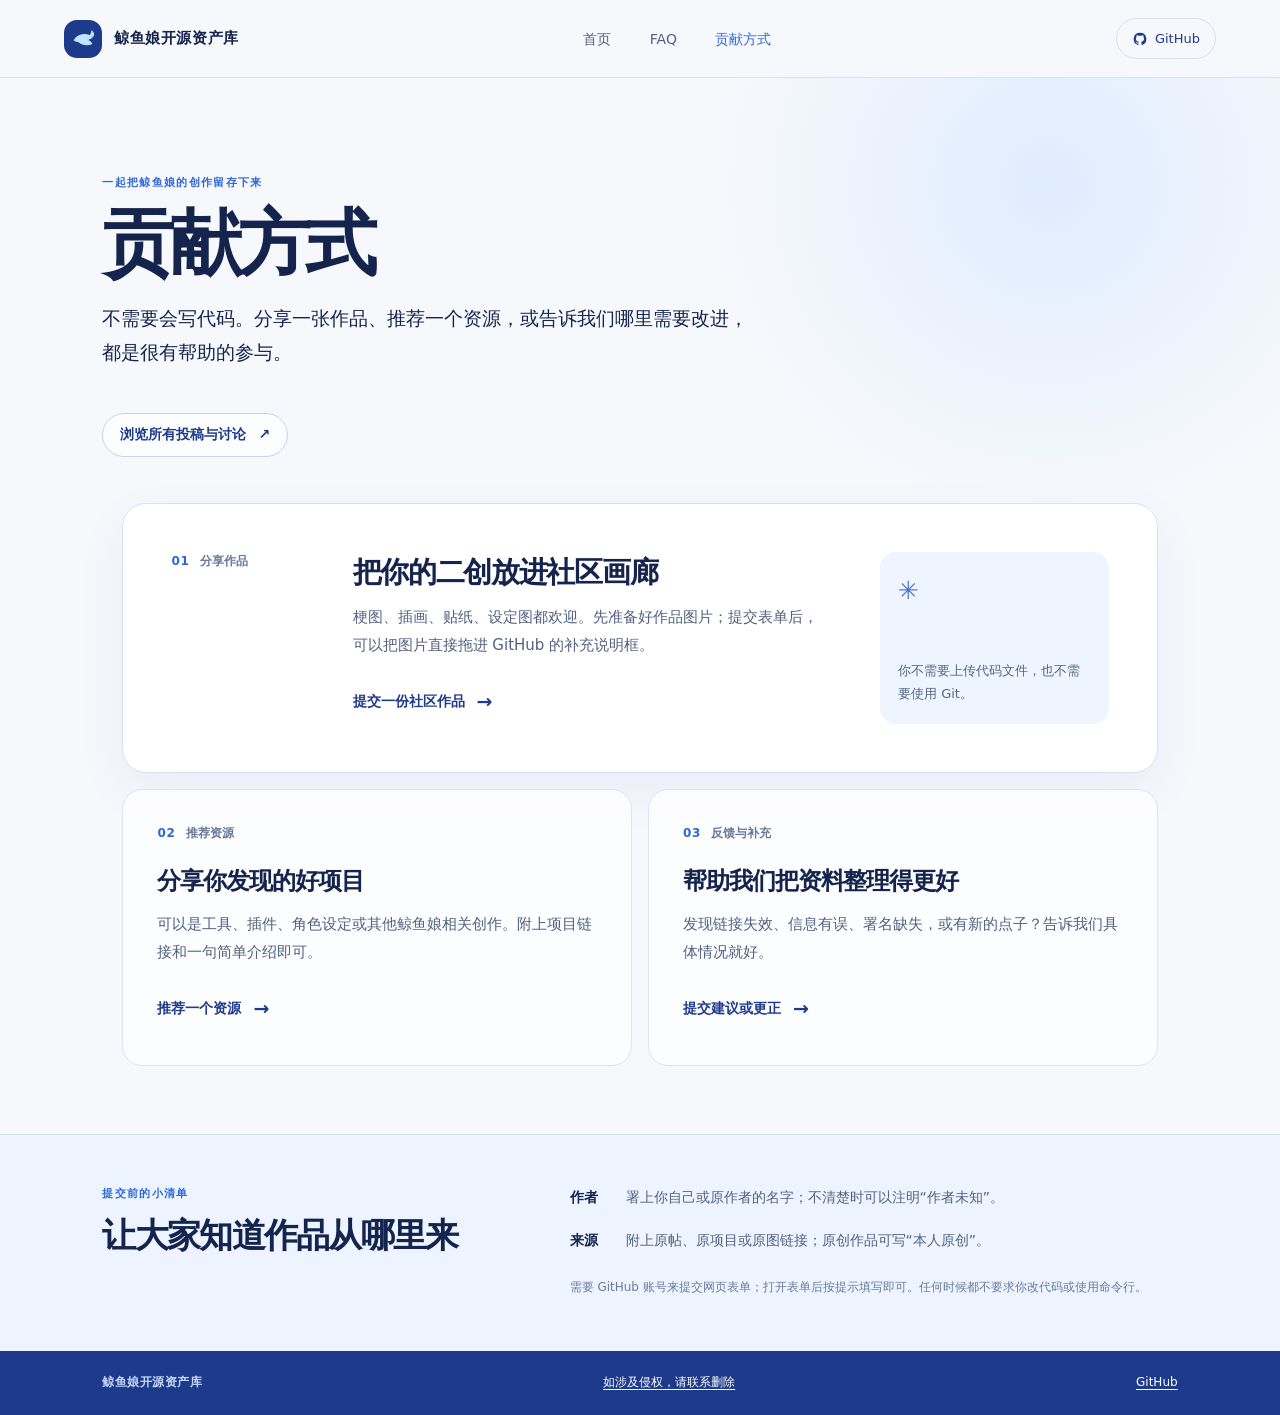
==== site/contribute.html @ 3a3dd8d7 "Simplify rights notices and add takedown contact" ====
<!doctype html>
<html lang="zh-CN">
  <head>
    <meta charset="UTF-8" />
    <meta name="viewport" content="width=device-width, initial-scale=1.0" />
    <meta name="description" content="不需要会写代码，也可以为鲸鱼娘社区贡献作品、资源和建议。" />
    <title>贡献方式 · 鲸鱼娘开源资产库</title>
    <link rel="icon" href="data:image/svg+xml,%3Csvg xmlns='http://www.w3.org/2000/svg' viewBox='0 0 64 64'%3E%3Crect width='64' height='64' rx='18' fill='%231e3a8a'/%3E%3Cpath d='M13 35c7-14 29-18 39-6-4 1-7 3-9 6 5 1 8 4 10 8-10 4-23 2-30-5-3 0-6-1-10-3Z' fill='%23bfe5ff'/%3E%3Cpath d='M47 25c3-3 6-7 5-11 5 3 5 9 2 13' fill='none' stroke='%23bfe5ff' stroke-width='3' stroke-linecap='round'/%3E%3C/svg%3E" />
    <link rel="stylesheet" href="./styles.css?v=takedown-copy-1" />
  </head>
  <body class="subpage">
    <div class="site-shell">
      <header class="topbar">
        <a class="brand" href="./index.html#top" aria-label="回到首页"><span class="brand-mark" aria-hidden="true"><svg viewBox="0 0 64 64" role="img"><path d="M12 35c7-14 29-18 40-6-5 1-8 3-10 6 5 1 8 4 10 8-10 4-23 2-30-5-3 0-6-1-10-3Z" /><path d="M47 25c3-3 6-7 5-11 5 3 5 9 2 13" /></svg></span><span><strong>鲸鱼娘开源资产库</strong></span></a>
        <nav class="nav" aria-label="主导航"><div class="nav-home"><a href="./index.html#top">首页</a><div class="nav-home-menu" role="menu"><a href="./index.html#prompts" role="menuitem">提示词与参考图</a><a href="./index.html#purpose" role="menuitem">项目宗旨</a><a href="./index.html#links" role="menuitem">友情链接</a><a href="./index.html#gallery" role="menuitem">二创大全</a></div></div><a href="./project.html">FAQ</a><a class="active" href="./contribute.html">贡献方式</a></nav>
        <a class="nav-cta" href="https://github.com/TreapGoGo/deepseek-whale-girl" target="_blank" rel="noreferrer"><svg viewBox="0 0 24 24" aria-hidden="true"><path d="M12 2.5a9.5 9.5 0 0 0-3 18.51c.48.09.66-.21.66-.46v-1.68c-2.69.59-3.26-1.14-3.26-1.14-.44-1.12-1.08-1.42-1.08-1.42-.88-.6.07-.59.07-.59.97.07 1.49.99 1.49.99.86 1.48 2.25 1.05 2.8.8.09-.62.34-1.05.61-1.29-2.15-.24-4.42-1.08-4.42-4.8 0-1.06.38-1.92 1-2.59-.1-.24-.43-1.23.1-2.56 0 0 .81-.26 2.62.99a9.2 9.2 0 0 1 4.77 0c1.81-1.25 2.62-.99 2.62-.99.53 1.33.2 2.32.1 2.56.62.67 1 1.53 1 2.59 0 3.73-2.27 4.56-4.43 4.8.35.3.66.87.66 1.75v2.59c0 .25.17.55.67.46A9.5 9.5 0 0 0 12 2.5Z" /></svg>GitHub</a>
      </header>
      <main class="page-main contribute-main">
        <section class="page-heading contribute-heading"><p class="section-label">一起把鲸鱼娘的创作留存下来</p><h1>贡献方式</h1><p>不需要会写代码。分享一张作品、推荐一个资源，或告诉我们哪里需要改进，都是很有帮助的参与。</p><a class="contribute-primary" href="https://github.com/TreapGoGo/deepseek-whale-girl/issues" target="_blank" rel="noreferrer">浏览所有投稿与讨论 <span aria-hidden="true">↗</span></a></section>
        <section class="contribution-paths" aria-label="选择贡献方式">
          <article class="contribution-feature">
            <div class="contribution-number">01 <span>分享作品</span></div>
            <div class="contribution-content"><h2>把你的二创放进社区画廊</h2><p>梗图、插画、贴纸、设定图都欢迎。先准备好作品图片；提交表单后，可以把图片直接拖进 GitHub 的补充说明框。</p><a class="contribution-link" href="https://github.com/TreapGoGo/deepseek-whale-girl/issues/new?template=community-artwork.yml" target="_blank" rel="noreferrer">提交一份社区作品 <span aria-hidden="true">→</span></a></div>
            <div class="contribution-aside"><span class="contribution-icon" aria-hidden="true">✳</span><p>你不需要上传代码文件，也不需要使用 Git。</p></div>
          </article>
          <div class="contribution-secondary">
            <article class="contribution-card"><div class="contribution-number">02 <span>推荐资源</span></div><h2>分享你发现的好项目</h2><p>可以是工具、插件、角色设定或其他鲸鱼娘相关创作。附上项目链接和一句简单介绍即可。</p><a class="contribution-link" href="https://github.com/TreapGoGo/deepseek-whale-girl/issues/new?template=resource-recommendation.yml" target="_blank" rel="noreferrer">推荐一个资源 <span aria-hidden="true">→</span></a></article>
            <article class="contribution-card"><div class="contribution-number">03 <span>反馈与补充</span></div><h2>帮助我们把资料整理得更好</h2><p>发现链接失效、信息有误、署名缺失，或有新的点子？告诉我们具体情况就好。</p><a class="contribution-link" href="https://github.com/TreapGoGo/deepseek-whale-girl/issues/new?template=feedback.yml" target="_blank" rel="noreferrer">提交建议或更正 <span aria-hidden="true">→</span></a></article>
          </div>
        </section>
        <section class="contribution-checklist" aria-labelledby="contribution-checklist-title"><div><p class="section-label">提交前的小清单</p><h2 id="contribution-checklist-title">让大家知道作品从哪里来</h2></div><ul><li><span>作者</span>署上你自己或原作者的名字；不清楚时可以注明“作者未知”。</li><li><span>来源</span>附上原帖、原项目或原图链接；原创作品可写“本人原创”。</li></ul><p class="contribution-note">需要 GitHub 账号来提交网页表单；打开表单后按提示填写即可。任何时候都不要求你改代码或使用命令行。</p></section>
      </main>
      <footer class="footer"><span>鲸鱼娘开源资产库</span><a href="https://github.com/TreapGoGo/deepseek-whale-girl/issues/new?template=feedback.yml" target="_blank" rel="noreferrer">如涉及侵权，请联系删除</a><a href="https://github.com/TreapGoGo/deepseek-whale-girl" target="_blank" rel="noreferrer">GitHub</a></footer>
    </div>
  </body>
</html>
---- site/styles.css ----
:root {
  --font-sans: quote-cjk-patch, Inter, system-ui, -apple-system, BlinkMacSystemFont, "Segoe UI", Roboto, Oxygen, Ubuntu, Cantarell, "Open Sans", "Helvetica Neue", sans-serif;
  --ink: #15244c;
  --ink-soft: #52617e;
  --blue: #2f67d8;
  --blue-deep: #1e3a8a;
  --blue-pale: #dbeafe;
  --paper: #f6f8fc;
  --white: #ffffff;
  --line: #d8e0ef;
  --warm: #e8ac6c;
  --shadow: 0 24px 60px rgba(30, 58, 138, 0.12);
  --radius-lg: 28px;
  --radius-md: 18px;
}

* { box-sizing: border-box; }
html { scroll-behavior: smooth; }
body { margin: 0; background: var(--paper); color: var(--ink); font-family: var(--font-sans); font-size: 16px; line-height: 1.65; }
a { color: inherit; text-decoration: none; }
button { font: inherit; }
img { display: block; max-width: 100%; }

.site-shell { max-width: 1440px; margin: 0 auto; overflow: hidden; background: var(--paper); }
.topbar { min-height: 76px; padding: 18px clamp(22px, 5vw, 76px); display: flex; align-items: center; justify-content: space-between; gap: 28px; border-bottom: 1px solid rgba(216, 224, 239, .9); background: rgba(246, 248, 252, .92); position: sticky; top: 0; z-index: 10; backdrop-filter: blur(16px); }
.brand { display: flex; align-items: center; gap: 12px; min-width: max-content; }
.brand-mark { display: grid; width: 38px; height: 38px; place-items: center; border-radius: 13px; background: var(--blue-deep); }
.brand-mark svg { width: 28px; height: 28px; fill: #bfe5ff; stroke: #bfe5ff; stroke-width: 2.5; stroke-linecap: round; stroke-linejoin: round; }
.brand strong { display: block; font-family: var(--font-sans); font-size: 18px; font-weight: 750; letter-spacing: .1em; line-height: 1.15; }
.brand small { display: block; margin-top: 2px; color: var(--ink-soft); font-size: 9px; letter-spacing: .14em; line-height: 1; }
.nav { display: flex; gap: clamp(18px, 3vw, 42px); color: var(--ink-soft); font-size: 14px; }
.nav a, .text-link, .download-link { transition: color .2s ease, transform .2s ease; }
.nav a:hover, .text-link:hover, .download-link:hover { color: var(--blue); }
.nav-cta { padding: 9px 15px; border: 1px solid var(--line); border-radius: 999px; color: var(--blue-deep); font-size: 13px; transition: background .2s ease, border-color .2s ease; }
.nav-cta:hover { border-color: var(--blue); background: var(--white); }

.hero { min-height: 650px; padding: clamp(66px, 9vw, 124px) clamp(22px, 8vw, 124px) 96px; display: grid; grid-template-columns: minmax(360px, .85fr) minmax(500px, 1.15fr); align-items: center; gap: clamp(35px, 8vw, 126px); background: radial-gradient(circle at 78% 36%, rgba(219, 234, 254, .7), transparent 31%), var(--paper); }
.eyebrow { margin: 0 0 18px; color: var(--blue); font-size: 11px; font-weight: 700; letter-spacing: .19em; line-height: 1.2; }
.eyebrow-dot { display: inline-block; width: 7px; height: 7px; margin-right: 7px; border-radius: 50%; background: var(--warm); vertical-align: 1px; }
.eyebrow-line { display: inline-block; width: 48px; height: 1px; margin-left: 12px; background: var(--blue); vertical-align: 3px; opacity: .6; }
h1, h2, h3, p { margin-top: 0; }
h1, h2 { font-family: var(--font-sans); font-weight: 750; letter-spacing: -.045em; }
h1 { max-width: 570px; margin-bottom: 24px; font-size: clamp(47px, 6.1vw, 84px); line-height: 1.12; }
h1 em, h2 em { color: var(--blue); font-style: normal; }
.hero-intro { max-width: 470px; margin-bottom: 32px; color: var(--ink-soft); font-size: 17px; }
.hero-actions { display: flex; align-items: center; gap: 25px; flex-wrap: wrap; }
.button { display: inline-flex; align-items: center; gap: 15px; padding: 13px 19px; border-radius: 999px; font-size: 14px; font-weight: 700; }
.button-primary { color: var(--white); background: var(--blue-deep); box-shadow: 0 12px 26px rgba(30, 58, 138, .18); transition: transform .2s ease, box-shadow .2s ease; }
.button-primary:hover { transform: translateY(-2px); box-shadow: 0 16px 30px rgba(30, 58, 138, .25); }
.text-link { color: var(--blue-deep); font-size: 14px; font-weight: 700; }
.text-link span { margin-left: 7px; color: var(--blue); }
.hero-note { display: flex; gap: 9px; align-items: center; margin-top: 82px; color: var(--ink-soft); font-size: 12px; }
.note-icon { color: var(--warm); }

.hero-art { min-height: 500px; position: relative; isolation: isolate; }
.art-backdrop { position: absolute; inset: 10% 6% 6% 11%; z-index: -1; border-radius: 44% 56% 47% 53% / 42% 46% 54% 58%; background: #e4effc; transform: rotate(-8deg); }
.hero-image { position: absolute; overflow: hidden; border: 8px solid rgba(255, 255, 255, .92); background: white; box-shadow: var(--shadow); }
.hero-image img { width: 100%; height: 100%; object-fit: cover; object-position: center; }
.hero-image-mature { width: 58%; height: 66%; right: 1%; top: 8%; transform: rotate(7deg); border-radius: 18px 36px 18px 24px; }
.hero-image-chibi { width: 61%; height: 70%; left: 4%; bottom: 2%; transform: rotate(-5deg); border-radius: 36px 18px 24px 18px; }
.art-stamp { position: absolute; right: 5%; bottom: 1%; display: grid; width: 102px; height: 102px; place-content: center; transform: rotate(-10deg); border: 1px solid rgba(47, 103, 216, .6); border-radius: 50%; color: var(--blue-deep); background: rgba(255, 255, 255, .75); text-align: center; }
.art-stamp span, .art-stamp small { display: block; font-size: 9px; letter-spacing: .12em; }
.art-stamp strong { display: block; font-family: var(--font-sans); font-size: 27px; line-height: 1; }
.art-stamp small { font-size: 7px; }

.section, .prompt-section, .about-section { padding: 108px clamp(22px, 8vw, 124px); }
.characters-section { background: var(--white); }
.section-heading { display: flex; justify-content: space-between; align-items: end; gap: 40px; margin-bottom: 45px; }
.section-heading h2 { margin-bottom: 0; font-size: clamp(38px, 5vw, 63px); line-height: 1.12; }
.section-heading > p { max-width: 370px; margin-bottom: 6px; color: var(--ink-soft); font-size: 15px; }
.character-grid { display: grid; grid-template-columns: 1.15fr .85fr; gap: 25px; }
.character-card { min-width: 0; padding: 16px 16px 23px; border: 1px solid var(--line); border-radius: var(--radius-lg); background: #f8faff; transition: transform .25s ease, box-shadow .25s ease; }
.character-card:hover { transform: translateY(-4px); box-shadow: var(--shadow); }
.character-card-featured { background: #eef5ff; }
.character-image-wrap { position: relative; overflow: hidden; border-radius: 18px; background: white; }
.character-image-wrap img { width: 100%; aspect-ratio: 1.5 / 1; object-fit: cover; object-position: center; }
.character-card:not(.character-card-featured) .character-image-wrap img { object-position: center; }
.image-index { position: absolute; top: 14px; left: 14px; display: grid; width: 35px; height: 35px; place-items: center; border: 1px solid rgba(30, 58, 138, .16); border-radius: 50%; color: var(--blue-deep); background: rgba(255, 255, 255, .84); font-family: var(--font-sans); font-size: 15px; }
.character-info { display: flex; justify-content: space-between; gap: 18px; align-items: end; padding: 22px 4px 0; }
.card-kicker { margin-bottom: 6px; color: var(--blue); font-size: 10px; font-weight: 800; letter-spacing: .14em; }
.character-info h3, .prompt-card h3 { margin: 0; font-family: var(--font-sans); font-size: 24px; line-height: 1.25; }
.download-link { min-width: max-content; color: var(--blue-deep); font-size: 12px; font-weight: 700; }
.download-link span { margin-left: 5px; color: var(--blue); font-size: 16px; }
.character-desc { max-width: 550px; margin: 17px 4px 17px; color: var(--ink-soft); font-size: 14px; }
.tag-row { display: flex; gap: 7px; flex-wrap: wrap; }
.tag-row span { padding: 4px 9px; border: 1px solid rgba(47, 103, 216, .2); border-radius: 999px; color: var(--blue-deep); background: rgba(255,255,255,.55); font-size: 11px; }

.prompt-section { background: #14234d; color: var(--white); }
.prompt-section .eyebrow, .prompt-section .section-heading > p { color: #a9caff; }
.prompt-section h2 { color: var(--white); }
.prompt-section h2 em { color: #81bcff; }
.prompt-grid { display: grid; grid-template-columns: 1fr 1fr; gap: 18px; }
.prompt-card { padding: 23px; border: 1px solid rgba(169, 202, 255, .28); border-radius: var(--radius-md); background: rgba(255,255,255,.08); }
.prompt-card-light { background: rgba(93, 145, 224, .18); }
.prompt-card-top { display: flex; align-items: center; gap: 14px; margin-bottom: 19px; }
.prompt-number { display: grid; width: 35px; height: 35px; place-items: center; flex: none; border: 1px solid rgba(169, 202, 255, .4); border-radius: 50%; color: #b5d5ff; font-family: var(--font-sans); font-size: 15px; }
.prompt-card .card-kicker { margin-bottom: 3px; color: #9ec6ff; }
.prompt-card h3 { color: white; font-size: 22px; }
.copy-button { margin-left: auto; padding: 8px 11px; border: 1px solid rgba(169, 202, 255, .4); border-radius: 999px; color: white; background: transparent; cursor: pointer; font-size: 12px; transition: background .2s ease, border-color .2s ease; }
.copy-button:hover, .copy-button.copied { border-color: #a9caff; background: rgba(169, 202, 255, .2); }
.copy-icon { margin-right: 5px; color: #9ec6ff; }
.prompt-card pre { min-height: 210px; margin: 0; padding: 16px; overflow: auto; white-space: pre-wrap; color: #d9e8ff; background: rgba(4, 17, 51, .45); border-radius: 12px; font-family: inherit; font-size: 13px; line-height: 1.8; }
.copy-status { min-height: 24px; margin: 18px 0 0; color: #a9caff; font-size: 13px; }

.about-section { display: grid; grid-template-columns: 120px minmax(280px, 1fr) minmax(260px, .65fr); align-items: center; gap: clamp(35px, 7vw, 100px); background: #eaf2ff; }
.about-seal { display: grid; width: 118px; height: 118px; place-content: center; border: 1px solid rgba(30, 58, 138, .42); border-radius: 50%; color: var(--blue-deep); text-align: center; transform: rotate(-9deg); }
.about-seal strong { font-family: var(--font-sans); font-size: 40px; line-height: 1; }
.about-seal span { font-size: 9px; letter-spacing: .17em; }
.about-copy h2 { margin-bottom: 22px; font-size: clamp(37px, 4.5vw, 58px); line-height: 1.15; }
.about-copy > p { max-width: 480px; color: var(--ink-soft); font-size: 15px; }
.about-copy .about-small { margin-bottom: 0; color: #71809b; font-size: 12px; }
.about-list { border-top: 1px solid rgba(30, 58, 138, .22); }
.about-list > div { display: flex; align-items: center; gap: 20px; padding: 16px 0; border-bottom: 1px solid rgba(30, 58, 138, .22); }
.about-list span { color: var(--blue); font-family: var(--font-sans); font-size: 13px; }
.about-list p { margin: 0; color: var(--blue-deep); font-size: 14px; line-height: 1.35; }
.about-list small { color: var(--ink-soft); font-size: 11px; }
.footer { display: flex; justify-content: space-between; align-items: center; gap: 22px; padding: 30px clamp(22px, 8vw, 124px); color: #9daac1; background: var(--blue-deep); font-size: 12px; }
.footer strong { margin-right: 15px; color: #d7e7ff; font-size: 13px; letter-spacing: .08em; }
.footer p { margin: 0; }

/* Functional first viewport: two ready-to-use asset cards. */
.hero { display: block; min-height: 0; padding: clamp(54px, 7vw, 90px) clamp(22px, 7vw, 104px) 86px; background: radial-gradient(circle at 83% 12%, rgba(219, 234, 254, .82), transparent 29%), var(--paper); }
.hero-intro-row { display: grid; grid-template-columns: minmax(0, 1.2fr) minmax(260px, .8fr); align-items: end; gap: 44px; max-width: 1160px; margin: 0 auto 38px; }
.hero-intro-row h1 { max-width: 680px; margin-bottom: 0; font-size: clamp(42px, 5.5vw, 76px); }
.hero-intro-side { max-width: 350px; padding-bottom: 6px; color: var(--ink-soft); }
.hero-intro-side p { margin-bottom: 14px; font-size: 15px; }
.hero-intro-side span { color: var(--blue); font-size: 11px; font-weight: 700; letter-spacing: .07em; }
.hero-stack { display: grid; gap: 18px; max-width: 1160px; margin: 0 auto; }
/* The image supplies the row height; long copy must not size the row. */
.hero-card { --asset-padding: clamp(16px, 2vw, 28px); display: grid; grid-template-columns: minmax(0, 2fr) minmax(0, 3fr); align-items: stretch; overflow: hidden; border: 1px solid var(--line); border-radius: var(--radius-lg); background: var(--white); box-shadow: 0 14px 32px rgba(30, 58, 138, .07); }
.hero-card-chibi { background: #eef5ff; }
.hero-card-mature { background: #f7f9fd; }
.hero-card-copy { position: relative; display: flex; flex-direction: column; contain: size; min-width: 0; min-height: 0; padding: var(--asset-padding); }
.hero-card-heading { display: flex; align-items: center; gap: 13px; }
.card-index { display: grid; width: 36px; height: 36px; place-items: center; flex: none; border: 1px solid rgba(30, 58, 138, .22); border-radius: 50%; color: var(--blue-deep); font-size: 12px; font-weight: 750; }
.hero-card-heading h2 { margin: 0; font-size: clamp(23px, 2.2vw, 31px); line-height: 1.2; letter-spacing: -.04em; }
.hero-card-desc { max-width: 520px; margin: 18px 0 14px; color: var(--ink-soft); font-size: 14px; }
.hero-card-copy .tag-row { margin-bottom: 15px; }
.hero-card-image { position: relative; min-width: 0; border-left: 1px solid rgba(30, 58, 138, .1); background: var(--white); }
.hero-card-image img { width: 100%; height: auto; aspect-ratio: auto 4 / 3; }
.image-actions { position: absolute; right: var(--asset-padding); bottom: var(--asset-padding); display: flex; gap: 6px; align-items: center; padding: 6px; border: 1px solid rgba(30, 58, 138, .16); border-radius: 17px; background: rgba(255, 255, 255, .94); box-shadow: 0 12px 30px rgba(20, 48, 112, .2); backdrop-filter: blur(12px); }
.image-actions button, .image-actions a { display: inline-flex; min-height: 44px; align-items: center; justify-content: center; gap: 7px; padding: 10px 14px; border: 0; border-radius: 11px; color: var(--blue-deep); background: transparent; cursor: pointer; font-size: 13px; font-weight: 700; transition: color .18s ease, transform .18s ease, background .18s ease, box-shadow .18s ease; }
.image-actions button { color: var(--white); background: var(--blue-deep); box-shadow: 0 6px 16px rgba(30, 58, 138, .24); }
.image-actions button:hover, .image-actions button:focus-visible { background: var(--blue); transform: translateY(-1px); }
.image-actions a:hover, .image-actions a:focus-visible { color: var(--blue); background: #edf4ff; transform: translateY(-1px); }
.image-actions button:focus-visible, .image-actions a:focus-visible { outline: 2px solid var(--blue); outline-offset: 2px; }
.image-actions span { color: var(--blue); font-size: 16px; line-height: 1; }
.copy-button-inline { position: absolute; right: 25px; bottom: 22px; min-height: 40px; padding: 9px 14px; border: 1px solid rgba(30, 58, 138, .2); border-radius: 999px; color: var(--white); background: var(--blue-deep); cursor: pointer; font-size: 12px; font-weight: 700; box-shadow: 0 7px 15px rgba(30, 58, 138, .16); transition: transform .2s ease, background .2s ease; }
.copy-button-inline:hover, .copy-button-inline.copied { transform: translateY(-2px); background: var(--blue); }
.copy-button-inline .copy-icon { color: #bfe5ff; }
.hero > .copy-status { max-width: 1160px; margin: 13px auto 0; color: var(--blue); font-size: 13px; }

/* Review pass: remove decorative copy and make the assets the interface. */
.brand strong { font-size: 15px; letter-spacing: .04em; white-space: nowrap; }
.nav-home { position: relative; padding: 10px 0; }
.nav-home-menu { position: absolute; top: 100%; left: -18px; display: grid; min-width: 172px; padding: 8px; border: 1px solid var(--line); border-radius: 14px; background: rgba(255,255,255,.98); box-shadow: 0 16px 30px rgba(30, 58, 138, .12); opacity: 0; pointer-events: none; transform: translateY(-5px); transition: opacity .18s ease, transform .18s ease; }
.nav-home:hover .nav-home-menu, .nav-home:focus-within .nav-home-menu { opacity: 1; pointer-events: auto; transform: translateY(0); }
.nav-home-menu a { padding: 8px 10px; border-radius: 8px; white-space: nowrap; }
.nav-home-menu a:hover, .nav-home-menu a:focus-visible { background: #eef5ff; }
.nav-cta { display: inline-flex; align-items: center; gap: 7px; }
.nav-cta svg { width: 16px; height: 16px; fill: currentColor; }
.hero-intro-row { display: block; margin-bottom: 34px; }
.hero-intro-row h1 { max-width: none; margin: 0; font-size: clamp(34px, 4.5vw, 58px); letter-spacing: -.06em; }
.prompt-box { position: relative; flex: 1; min-height: 0; margin-top: 20px; overflow: hidden; }
.copy-button-inline { right: 0; bottom: 0; display: inline-flex; align-items: center; gap: 7px; min-height: 44px; padding: 10px 14px; border: 0; border-radius: 11px; font-size: 13px; box-shadow: 0 6px 16px rgba(30, 58, 138, .24); }
.copy-button-inline svg { width: 15px; height: 15px; fill: none; stroke: currentColor; stroke-width: 1.8; stroke-linecap: round; stroke-linejoin: round; }
.copy-button-inline:focus-visible { outline: 2px solid var(--blue); outline-offset: 2px; }
.image-actions svg { width: 15px; height: 15px; fill: none; stroke: currentColor; stroke-width: 1.8; stroke-linecap: round; stroke-linejoin: round; }
.info-section, .collection-section { display: grid; grid-template-columns: minmax(260px, .85fr) minmax(320px, 1.15fr); align-items: center; gap: clamp(32px, 8vw, 120px); padding: 68px clamp(22px, 8vw, 124px); border-top: 1px solid var(--line); background: var(--white); }
.info-section:nth-of-type(2), .collection-section { background: #eef5ff; }
.section-label { margin: 0 0 10px; color: var(--blue); font-size: 11px; font-weight: 750; letter-spacing: .12em; }
.info-section h2, .collection-section h2 { margin: 0; font-size: clamp(26px, 3vw, 40px); letter-spacing: -.05em; }
.info-section > p { max-width: 560px; margin: 0; color: var(--ink-soft); font-size: 15px; }
.collection-section { grid-template-columns: 1fr auto; padding-top: 42px; padding-bottom: 42px; }
.collection-section > span { color: var(--ink-soft); font-size: 13px; }
.footer { justify-content: space-between; padding-top: 22px; padding-bottom: 22px; color: #c5d8fa; background: var(--blue-deep); }
.footer > span { font-weight: 700; letter-spacing: .04em; }
.footer a { color: #fff; text-decoration: underline; text-underline-offset: 3px; }
.topbar { align-items: center; }
.nav { align-items: center; }
.nav > a, .nav-home > a { display: inline-flex; min-height: 40px; align-items: center; line-height: 1; }
.nav-home { padding: 0; }
.nav > a.active, .nav-home > a:hover { color: var(--blue); }
.hero-subtitle { margin: 12px 0 0; color: var(--ink-soft); font-size: 13px; }
.hero-deck { margin: 12px 0 0; color: var(--ink); font-size: clamp(16px, 1.7vw, 19px); line-height: 1.5; }
.hero-deck + .hero-subtitle { margin-top: 8px; }
.prompt-box { border-top: 1px solid rgba(30, 58, 138, .14); }
.prompt-box::after { content: ""; position: absolute; right: 0; bottom: 0; left: 0; height: 76px; pointer-events: none; background: linear-gradient(to bottom, rgba(238, 245, 255, 0), #eef5ff 74%); }
.hero-card-mature .prompt-box::after { background: linear-gradient(to bottom, rgba(247, 249, 253, 0), #f7f9fd 74%); }
.prompt-scroll { position: absolute; inset: 0; overflow-y: auto; overscroll-behavior: contain; scrollbar-gutter: stable; scrollbar-width: thin; scrollbar-color: #a8badc transparent; padding: 16px 8px 72px 0; }
.prompt-scroll:focus-visible { outline: 2px solid var(--blue); outline-offset: -2px; }
.prompt-text { max-width: none; margin: 0; color: #425477; font-size: clamp(13px, 1vw, 15px); line-height: 1.8; overflow-wrap: anywhere; }
.copy-button-inline { position: absolute; right: 0; bottom: 0; z-index: 2; min-height: 44px; }
.purpose-copy { max-width: 620px; color: var(--ink-soft); font-size: 15px; }
.purpose-copy p { margin: 0 0 12px; }
.purpose-copy p:last-child { margin-bottom: 0; }
.purpose-copy a, .license-note a { color: var(--blue); font-weight: 700; text-decoration: underline; text-underline-offset: 3px; }
.links-section { padding: 64px clamp(22px, 7vw, 104px) 78px; border-top: 1px solid var(--line); background: #eef5ff; }
.links-heading { display: flex; align-items: end; justify-content: space-between; gap: 24px; max-width: 1160px; margin: 0 auto 28px; }
.links-heading h2 { margin: 0; font-size: clamp(28px, 3vw, 40px); letter-spacing: -.05em; }
.links-section svg { width: 20px; height: 20px; flex: none; fill: none; stroke: currentColor; stroke-width: 1.6; stroke-linecap: round; stroke-linejoin: round; }
.resource-contribute { display: inline-flex; align-items: center; gap: 8px; min-height: 44px; color: var(--blue-deep); font-size: 14px; white-space: nowrap; }
.resource-contribute:hover { color: var(--blue); }
.resource-directory { max-width: 1160px; margin: auto; padding: 8px 28px; border: 1px solid var(--line); border-radius: 24px; background: var(--white); }
.resource-group { display: grid; grid-template-columns: 152px minmax(0, 1fr); gap: 24px; padding: 24px 0; }
.resource-group + .resource-group { border-top: 1px solid var(--line); }
.resource-category { display: flex; align-items: center; gap: 12px; align-self: start; margin: 18px 0 0; color: var(--blue-deep); font-size: 14px; font-weight: 600; }
.resource-category svg { color: #6785b2; }
.resource-items { display: grid; grid-template-columns: repeat(2, minmax(0, 1fr)); gap: 8px 24px; }
.resource-card { position: relative; display: flex; min-width: 0; flex-direction: column; padding: 16px 40px 16px 16px; border-radius: 12px; transition: background .18s ease; }
.resource-card:only-child { grid-column: 1 / -1; }
.resource-card:hover, .resource-card:focus-visible { background: #f0f5fd; }
.resource-card:focus-visible, .resource-contribute:focus-visible { outline: 2px solid var(--blue); outline-offset: 3px; }
.resource-card h4 { margin: 0 0 8px; font-size: 17px; font-weight: 650; line-height: 1.45; overflow-wrap: anywhere; }
.resource-card p { margin: 0 0 20px; color: var(--ink-soft); font-size: 14px; line-height: 1.7; }
.resource-source { margin-top: auto; color: #65758e; font-size: 12px; overflow-wrap: anywhere; }
.resource-arrow { position: absolute; top: 18px; right: 12px; color: #8193af; transition: color .18s ease, transform .18s ease; }
.resource-card:hover .resource-arrow, .resource-card:focus-visible .resource-arrow { color: var(--blue); transform: translate(2px, -2px); }
.resource-disclaimer { margin: 0; padding: 18px 16px 8px; border-top: 1px solid var(--line); color: #65758e; font-size: 12px; line-height: 1.7; }
.gallery-section { padding: 74px clamp(22px, 8vw, 124px) 100px; border-top: 1px solid var(--line); background: #f3f7ff; }
.gallery-heading { display: flex; justify-content: space-between; align-items: end; gap: 24px; margin-bottom: 28px; }
.gallery-heading h2 { margin: 0; font-size: clamp(28px, 3vw, 40px); letter-spacing: -.05em; }
.gallery-heading > span { color: var(--ink-soft); font-size: 13px; }
.masonry-gallery { display: grid; gap: 14px; }
.gallery-row { display: flex; align-items: stretch; gap: 14px; }
.gallery-tile { position: relative; min-width: 0; flex: none; overflow: hidden; container-type: inline-size; border-radius: 12px; background: var(--white); box-shadow: 0 8px 20px rgba(30, 58, 138, .07); }
.gallery-tile > a { display: block; width: 100%; height: 100%; cursor: zoom-in; }
.masonry-gallery img { width: 100%; height: 100%; object-fit: cover; transition: transform .25s ease; }
.gallery-tile:hover img, .gallery-tile:focus-within img { transform: scale(1.025); }
.gallery-actions { position: absolute; right: 8px; bottom: 8px; display: flex; gap: 5px; padding: 5px; border: 1px solid rgba(30, 58, 138, .16); border-radius: 14px; background: rgba(255, 255, 255, .94); box-shadow: 0 10px 24px rgba(13, 35, 88, .2); opacity: 0; pointer-events: none; transform: translateY(7px); backdrop-filter: blur(10px); transition: opacity .18s ease, transform .22s cubic-bezier(.25, 1, .5, 1); }
.gallery-actions button, .gallery-actions a { display: inline-flex; min-height: 40px; align-items: center; justify-content: center; gap: 6px; padding: 8px 10px; border: 0; border-radius: 9px; cursor: pointer; font-size: 12px; font-weight: 700; white-space: nowrap; }
.gallery-actions button { color: var(--white); background: var(--blue-deep); }
.gallery-actions a { color: var(--blue-deep); background: transparent; }
.gallery-actions svg { width: 14px; height: 14px; fill: none; stroke: currentColor; stroke-width: 1.8; stroke-linecap: round; stroke-linejoin: round; }
.gallery-tile:hover .gallery-actions, .gallery-tile:focus-within .gallery-actions { opacity: 1; pointer-events: auto; transform: translateY(0); }
.gallery-actions button:hover, .gallery-actions button:focus-visible, .gallery-actions button.copied { background: var(--blue); }
.gallery-actions button.copy-error { background: #9f3341; }
.gallery-actions a:hover, .gallery-actions a:focus-visible { color: var(--blue); background: #edf4ff; }
.gallery-actions button:focus-visible, .gallery-actions a:focus-visible { outline: 2px solid var(--blue); outline-offset: 2px; }

@container (max-width: 170px) {
  .gallery-actions button, .gallery-actions a { width: 38px; padding: 8px; }
  .gallery-actions span { display: none; }
}

body.lightbox-open { overflow: hidden; }
.gallery-lightbox { width: 100vw; max-width: none; height: 100dvh; max-height: none; margin: 0; padding: 0; border: 0; color: var(--white); background: rgba(8, 18, 43, .96); }
.gallery-lightbox[open] { animation: lightbox-in .22s cubic-bezier(.25, 1, .5, 1); }
.gallery-lightbox::backdrop { background: rgba(8, 18, 43, .78); backdrop-filter: blur(10px); animation: lightbox-backdrop-in .2s ease-out; }
.lightbox-frame { display: grid; width: 100%; height: 100%; grid-template-rows: minmax(0, 1fr) auto; padding: clamp(58px, 7vh, 82px) clamp(18px, 5vw, 72px) clamp(18px, 3vh, 30px); }
.lightbox-stage { display: grid; min-height: 0; place-items: center; }
.lightbox-stage img { max-width: 100%; max-height: 100%; object-fit: contain; border-radius: 8px; box-shadow: 0 24px 70px rgba(0, 0, 0, .35); }
.lightbox-close { position: fixed; top: 20px; right: 22px; display: grid; width: 44px; height: 44px; place-items: center; border: 1px solid rgba(255, 255, 255, .24); border-radius: 12px; color: var(--white); background: rgba(255, 255, 255, .1); cursor: pointer; transition: background .18s ease, transform .18s ease; }
.lightbox-close:hover, .lightbox-close:focus-visible { background: rgba(255, 255, 255, .2); transform: scale(1.04); }
.lightbox-close svg, .lightbox-actions svg { width: 18px; height: 18px; fill: none; stroke: currentColor; stroke-width: 1.8; stroke-linecap: round; stroke-linejoin: round; }
.lightbox-toolbar { display: flex; min-height: 58px; align-items: center; justify-content: space-between; gap: 22px; padding-top: 14px; }
.lightbox-toolbar > span { overflow: hidden; color: #d8e5fa; font-size: 13px; text-overflow: ellipsis; white-space: nowrap; }
.lightbox-actions { display: flex; flex: none; gap: 7px; padding: 6px; border: 1px solid rgba(255, 255, 255, .16); border-radius: 15px; background: rgba(255, 255, 255, .1); }
.lightbox-actions button, .lightbox-actions a { display: inline-flex; min-height: 42px; align-items: center; justify-content: center; gap: 7px; padding: 9px 13px; border: 0; border-radius: 10px; cursor: pointer; font-size: 13px; font-weight: 700; }
.lightbox-actions button { color: var(--blue-deep); background: var(--white); }
.lightbox-actions a { color: var(--white); background: rgba(255, 255, 255, .1); }
.lightbox-actions button:hover, .lightbox-actions button:focus-visible { background: #e9f2ff; }
.lightbox-actions button.copy-error { color: var(--white); background: #9f3341; }
.lightbox-actions a:hover, .lightbox-actions a:focus-visible { background: rgba(255, 255, 255, .2); }
.lightbox-close:focus-visible, .lightbox-actions button:focus-visible, .lightbox-actions a:focus-visible { outline: 2px solid #9ec6ff; outline-offset: 2px; }

@keyframes lightbox-in { from { opacity: 0; transform: scale(.985); } to { opacity: 1; transform: scale(1); } }
@keyframes lightbox-backdrop-in { from { opacity: 0; } to { opacity: 1; } }
.page-main { background: var(--white); }
.page-heading { padding: clamp(70px, 10vw, 130px) clamp(22px, 8vw, 124px) 74px; background: radial-gradient(circle at 82% 25%, rgba(219, 234, 254, .85), transparent 30%), var(--paper); }
.page-heading h1 { margin: 0 0 16px; font-size: clamp(42px, 6vw, 72px); letter-spacing: -.06em; }
.page-heading > p:last-child { max-width: 520px; margin: 0; color: var(--ink-soft); font-size: 16px; }
.faq-list { max-width: 1240px; margin: 0 auto; padding: 4px clamp(22px, 8vw, 124px) 96px; }
.faq-item { border-top: 1px solid var(--line); }
.faq-item:last-child { border-bottom: 1px solid var(--line); }
.faq-item summary { display: grid; grid-template-columns: 46px minmax(0, 1fr) 26px; align-items: center; gap: 16px; padding: 27px 0; cursor: pointer; list-style: none; }
.faq-item summary::-webkit-details-marker { display: none; }
.faq-index { color: var(--blue); font-size: 12px; font-weight: 750; font-variant-numeric: tabular-nums; }
.faq-question { color: var(--ink); font-size: clamp(19px, 2.4vw, 25px); font-weight: 700; letter-spacing: -.035em; }
.faq-item summary::after { content: "+"; justify-self: end; color: var(--blue); font-size: 24px; font-weight: 400; line-height: 1; }
.faq-item[open] summary::after { content: "−"; }
.faq-item summary:focus-visible { outline: 2px solid var(--blue); outline-offset: 5px; }
.faq-answer { max-width: 760px; margin: -4px 42px 30px 62px; color: var(--ink-soft); font-size: 16px; line-height: 1.9; }
.faq-answer p { margin: 0; }
.faq-answer p + p { margin-top: 14px; }
.statement-list { padding: 0 clamp(22px, 8vw, 124px); }
.statement-list article { display: grid; grid-template-columns: 50px minmax(0, 680px); gap: 28px; padding: 40px 0; border-bottom: 1px solid var(--line); }
.statement-list article > span, .contribution-grid article > span { color: var(--blue); font-size: 13px; font-weight: 750; }
.statement-list h2, .contribution-grid h2 { margin: 0 0 9px; font-size: 24px; letter-spacing: -.04em; }
.statement-list p, .contribution-grid p { max-width: 650px; margin: 0; color: var(--ink-soft); font-size: 15px; }
.license-note { display: grid; grid-template-columns: minmax(280px, .85fr) minmax(320px, 1.15fr); align-items: center; gap: clamp(32px, 8vw, 120px); padding: 50px clamp(22px, 8vw, 124px); background: #eaf2ff; }
.license-note h2 { margin: 0; font-size: clamp(23px, 3vw, 35px); letter-spacing: -.05em; }
.license-note > p { max-width: 540px; margin: 0; color: var(--ink-soft); font-size: 15px; }
.contribution-grid { display: grid; grid-template-columns: repeat(2, minmax(0, 1fr)); gap: 1px; background: var(--line); }
.contribution-grid article { min-height: 230px; padding: 34px clamp(22px, 5vw, 70px); background: var(--white); }
.contribute-main { background: var(--paper); }
.contribute-heading { padding-top: clamp(62px, 8vw, 96px); padding-bottom: 46px; }
.contribute-heading h1 { margin-bottom: 18px; }
.contribute-heading > p:not(.section-label) { max-width: 650px; font-size: clamp(16px, 1.7vw, 19px); line-height: 1.8; }
.contribute-primary { display: inline-flex; min-height: 44px; align-items: center; gap: 12px; margin-top: 24px; padding: 0 17px; border: 1px solid #c5d5ed; border-radius: 999px; color: var(--blue-deep); background: rgba(255,255,255,.72); font-size: 14px; font-weight: 650; transition: border-color .18s ease, background .18s ease, transform .18s ease; }
.contribute-primary:hover, .contribute-primary:focus-visible { border-color: #8eaddb; background: #fff; transform: translateY(-1px); }
.contribute-primary:focus-visible, .contribution-link:focus-visible { outline: 2px solid var(--blue); outline-offset: 3px; }
.contribution-paths { max-width: 1240px; margin: 0 auto; padding: 0 clamp(22px, 8vw, 124px) 68px; }
.contribution-feature { display: grid; grid-template-columns: 130px minmax(0, 1fr) minmax(170px, .48fr); gap: clamp(22px, 4vw, 56px); align-items: start; padding: clamp(26px, 4vw, 48px); border: 1px solid #d6e2f3; border-radius: 24px; background: #fff; box-shadow: 0 18px 50px rgba(30,58,138,.06); }
.contribution-number { display: flex; align-items: center; gap: 10px; color: var(--blue); font-size: 12px; font-weight: 750; letter-spacing: .06em; font-variant-numeric: tabular-nums; }
.contribution-number span { color: #667998; font-weight: 600; letter-spacing: 0; }
.contribution-content h2, .contribution-card h2 { margin: 0 0 12px; color: var(--ink); font-size: clamp(22px, 2.5vw, 29px); letter-spacing: -.045em; line-height: 1.4; }
.contribution-content p, .contribution-card p { margin: 0; color: var(--ink-soft); font-size: 15px; line-height: 1.85; }
.contribution-link { display: inline-flex; min-height: 44px; align-items: center; gap: 12px; margin-top: 20px; color: var(--blue-deep); font-size: 14px; font-weight: 700; }
.contribution-link:hover { color: var(--blue); }
.contribution-link span { font-size: 19px; transition: transform .18s ease; }
.contribution-link:hover span { transform: translateX(3px); }
.contribution-aside { align-self: stretch; display: flex; flex-direction: column; justify-content: space-between; padding: 18px; border-radius: 16px; background: #eff5ff; }
.contribution-icon { color: #4b78c3; font-size: 25px; }
.contribution-aside p { max-width: 190px; margin: 18px 0 0; color: #526582; font-size: 13px; line-height: 1.75; }
.contribution-secondary { display: grid; grid-template-columns: repeat(2, minmax(0, 1fr)); gap: 16px; margin-top: 16px; }
.contribution-card { min-height: 255px; padding: clamp(22px, 3vw, 34px); border: 1px solid #dce5f2; border-radius: 20px; background: rgba(255,255,255,.74); }
.contribution-card h2 { margin-top: 22px; font-size: clamp(20px, 2vw, 24px); }
.contribution-checklist { display: grid; grid-template-columns: minmax(240px, .75fr) minmax(0, 1.25fr); column-gap: clamp(30px, 8vw, 110px); row-gap: 18px; padding: 50px clamp(22px, 8vw, 124px) 54px; border-top: 1px solid var(--line); background: #edf4ff; }
.contribution-checklist h2 { max-width: 360px; margin: 0; font-size: clamp(23px, 3vw, 34px); letter-spacing: -.05em; line-height: 1.35; }
.contribution-checklist ul { display: grid; gap: 13px; margin: 0; padding: 0; list-style: none; }
.contribution-checklist li { color: var(--ink-soft); font-size: 14px; line-height: 1.8; }
.contribution-checklist li span { display: inline-block; min-width: 48px; margin-right: 8px; color: var(--ink); font-weight: 700; }
.contribution-note { grid-column: 2; margin: 0; color: #687b99; font-size: 12px; line-height: 1.7; }

@media (max-width: 900px) {
  .hero { padding-top: 58px; }
  .hero-intro-row { grid-template-columns: 1fr; gap: 18px; }
  .hero-intro-side { max-width: 600px; }
  .info-section, .collection-section { grid-template-columns: 1fr; gap: 18px; }
  .resource-group { grid-template-columns: 1fr; gap: 12px; }
  .resource-category { margin: 0 0 0 16px; }
  .license-note { grid-template-columns: 1fr; gap: 18px; }
  .contribution-feature { grid-template-columns: 1fr; gap: 18px; }
  .contribution-aside { min-height: 112px; }
  .contribution-checklist { grid-template-columns: 1fr; }
  .contribution-note { grid-column: auto; }
}

@media (max-width: 800px) {
  .hero-card-heading { gap: 10px; }
  .hero-card-heading h2 { font-size: clamp(16px, 2.6vw, 22px); }
  .card-index { width: 32px; height: 32px; }
  .prompt-box { margin-top: 16px; }
}

@media (max-width: 600px) {
  .hero-card { grid-template-columns: 1fr; }
  .hero-card-copy { contain: none; height: clamp(320px, 55svh, 440px); }
  .hero-card-image { border-top: 1px solid rgba(30, 58, 138, .1); border-left: 0; }
}

@media (max-width: 560px) {
  .hero { padding: 48px 16px 64px; }
  .hero-intro-row h1 { font-size: clamp(39px, 13vw, 60px); }
  .hero-card-copy { padding: 24px 20px 28px; }
  .hero-card-heading h2 { font-size: 24px; }
  .prompt-box { margin-top: 20px; }
  .prompt-text { font-size: 14px; }
  .image-actions { right: 12px; bottom: 12px; }
  .image-actions button, .image-actions a { min-height: 42px; padding: 8px 10px; }
  .resource-directory { padding: 0 16px; border-radius: 20px; }
  .resource-items { grid-template-columns: 1fr; gap: 8px; }
  .resource-card + .resource-card { border-top: 1px solid #edf1f7; }
  .resource-category { margin-left: 16px; }
  .masonry-gallery, .gallery-row { gap: 10px; }
  .contribution-grid { grid-template-columns: 1fr; }
  .contribute-heading { padding-top: 54px; padding-bottom: 36px; }
  .contribution-paths { padding-bottom: 44px; }
  .contribution-secondary { grid-template-columns: 1fr; gap: 12px; }
  .contribution-card { min-height: 0; }
  .contribution-card h2 { margin-top: 18px; }
  .contribution-checklist { padding-top: 36px; padding-bottom: 38px; }
  .faq-list { padding: 0 20px 64px; }
  .faq-item summary { grid-template-columns: 30px minmax(0, 1fr) 20px; gap: 10px; padding: 22px 0; }
  .faq-answer { margin: -2px 20px 24px 40px; font-size: 15px; line-height: 1.85; }
  .lightbox-frame { padding: 66px 12px 14px; }
  .lightbox-toolbar > span { display: none; }
  .lightbox-actions { width: 100%; }
  .lightbox-actions button, .lightbox-actions a { flex: 1; }
}

@media (max-width: 900px) {
  .topbar { flex-wrap: wrap; }
  .nav { display: flex; order: 3; width: 100%; justify-content: center; }
  .hero { grid-template-columns: 1fr; padding-top: 75px; }
  .hero-art { min-height: 465px; max-width: 650px; width: 100%; margin: 0 auto; }
  .hero-note { margin-top: 42px; }
  .section-heading { align-items: start; flex-direction: column; }
  .character-grid, .prompt-grid { grid-template-columns: 1fr; }
  .about-section { grid-template-columns: 90px 1fr; }
  .about-list { grid-column: 2; }
  .about-seal { width: 90px; height: 90px; }
  .about-seal strong { font-size: 31px; }
}
@media (max-width: 560px) {
  body { font-size: 15px; }
  .topbar { padding: 14px 18px; }
  .brand small { display: none; }
  .nav-cta { padding: 8px 11px; font-size: 11px; }
  .nav { justify-content: space-between; gap: 12px; font-size: 13px; }
  .nav-home-menu { left: 0; }
  .hero { min-height: 0; padding: 62px 20px 65px; }
  h1 { font-size: clamp(42px, 14vw, 65px); }
  .hero-intro { font-size: 16px; }
  .hero-art { min-height: 360px; }
  .art-stamp { width: 79px; height: 79px; right: 1%; }
  .art-stamp strong { font-size: 22px; }
  .section, .prompt-section, .about-section { padding: 72px 20px; }
  .section-heading h2 { font-size: 41px; }
  .character-info { align-items: start; flex-direction: column; gap: 10px; }
  .prompt-card { padding: 18px; }
  .prompt-card pre { min-height: 0; font-size: 12px; }
  .about-section { grid-template-columns: 1fr; gap: 24px; }
  .about-list { grid-column: auto; }
  .footer { align-items: start; flex-direction: column; padding: 25px 20px; }
}
@media (prefers-reduced-motion: reduce) {
  *, *::before, *::after { scroll-behavior: auto !important; transition-duration: .01ms !important; }
}
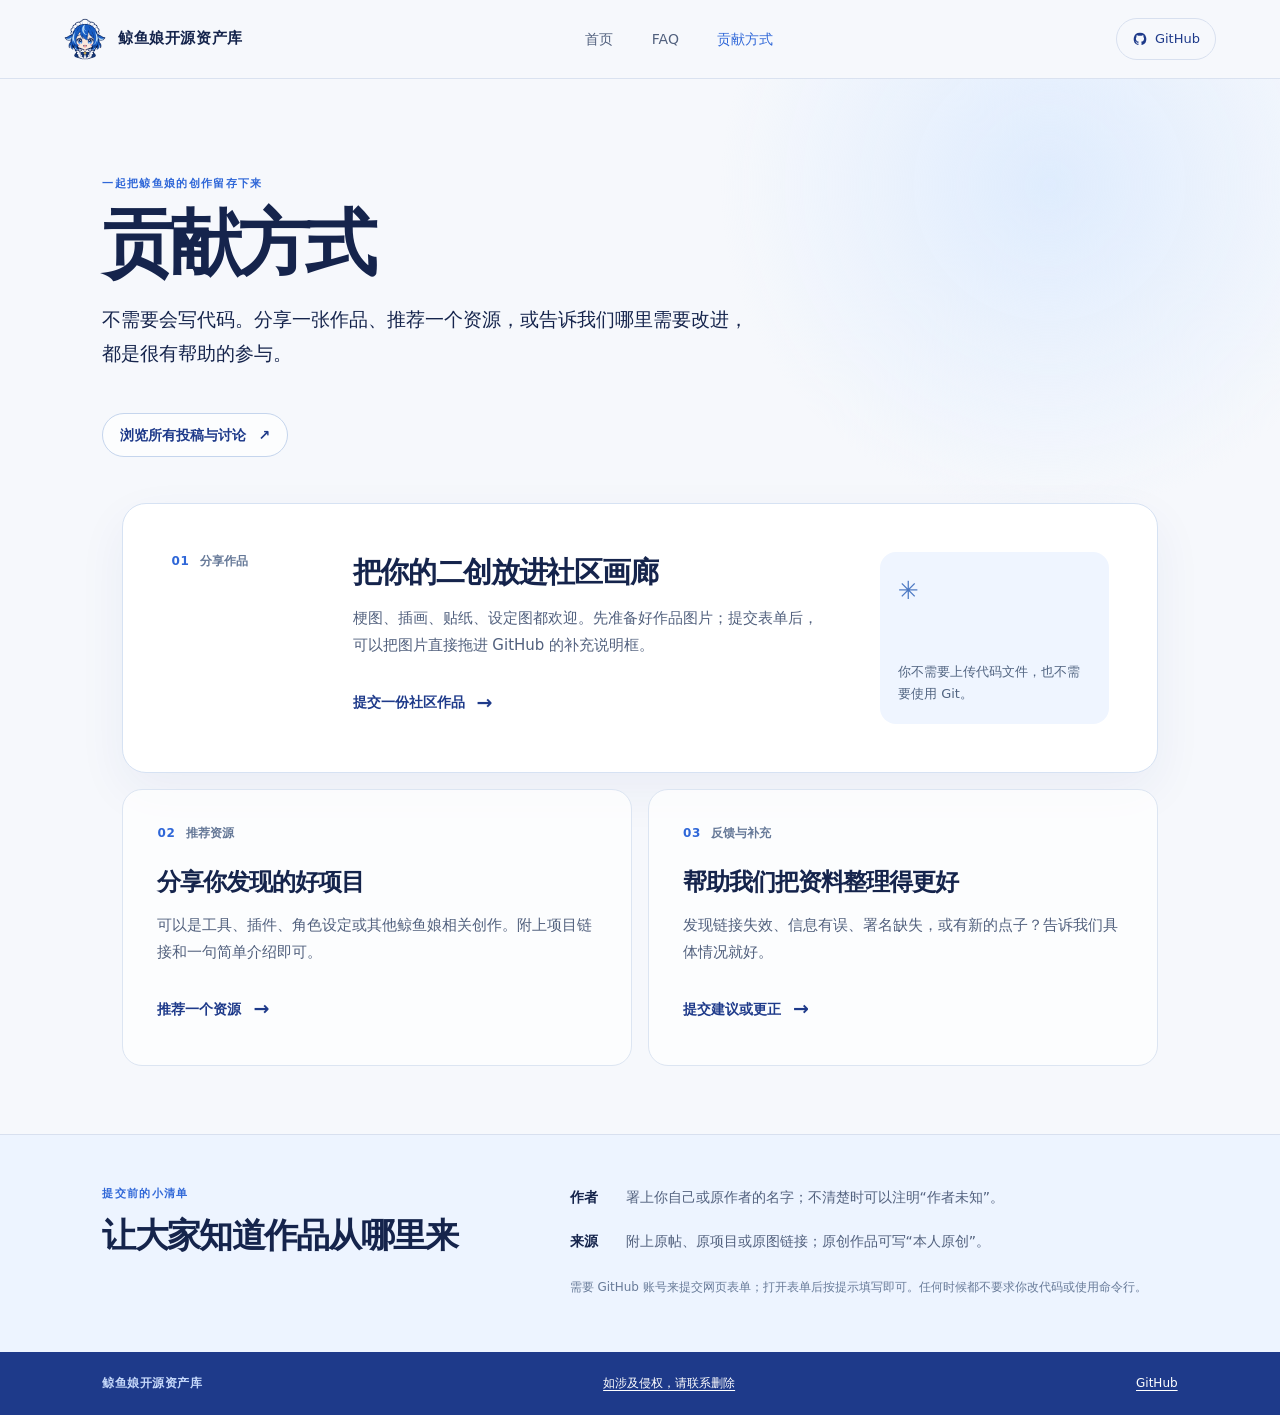
==== commit 103439c3: "Add whale-girl brand logo" ====
--- a/site/contribute.html
+++ b/site/contribute.html
@@ -5,13 +5,13 @@
     <meta name="viewport" content="width=device-width, initial-scale=1.0" />
     <meta name="description" content="不需要会写代码，也可以为鲸鱼娘社区贡献作品、资源和建议。" />
     <title>贡献方式 · 鲸鱼娘开源资产库</title>
-    <link rel="icon" href="data:image/svg+xml,%3Csvg xmlns='http://www.w3.org/2000/svg' viewBox='0 0 64 64'%3E%3Crect width='64' height='64' rx='18' fill='%231e3a8a'/%3E%3Cpath d='M13 35c7-14 29-18 39-6-4 1-7 3-9 6 5 1 8 4 10 8-10 4-23 2-30-5-3 0-6-1-10-3Z' fill='%23bfe5ff'/%3E%3Cpath d='M47 25c3-3 6-7 5-11 5 3 5 9 2 13' fill='none' stroke='%23bfe5ff' stroke-width='3' stroke-linecap='round'/%3E%3C/svg%3E" />
-    <link rel="stylesheet" href="./styles.css?v=takedown-copy-1" />
+    <link rel="icon" type="image/png" sizes="256x256" href="./assets/whale-girl-logo.png" />
+    <link rel="stylesheet" href="./styles.css?v=logo-1" />
   </head>
   <body class="subpage">
     <div class="site-shell">
       <header class="topbar">
-        <a class="brand" href="./index.html#top" aria-label="回到首页"><span class="brand-mark" aria-hidden="true"><svg viewBox="0 0 64 64" role="img"><path d="M12 35c7-14 29-18 40-6-5 1-8 3-10 6 5 1 8 4 10 8-10 4-23 2-30-5-3 0-6-1-10-3Z" /><path d="M47 25c3-3 6-7 5-11 5 3 5 9 2 13" /></svg></span><span><strong>鲸鱼娘开源资产库</strong></span></a>
+        <a class="brand" href="./index.html#top" aria-label="回到首页"><span class="brand-mark" aria-hidden="true"><img src="./assets/whale-girl-logo.png" alt="" /></span><span><strong>鲸鱼娘开源资产库</strong></span></a>
         <nav class="nav" aria-label="主导航"><div class="nav-home"><a href="./index.html#top">首页</a><div class="nav-home-menu" role="menu"><a href="./index.html#prompts" role="menuitem">提示词与参考图</a><a href="./index.html#purpose" role="menuitem">项目宗旨</a><a href="./index.html#links" role="menuitem">友情链接</a><a href="./index.html#gallery" role="menuitem">二创大全</a></div></div><a href="./project.html">FAQ</a><a class="active" href="./contribute.html">贡献方式</a></nav>
         <a class="nav-cta" href="https://github.com/TreapGoGo/deepseek-whale-girl" target="_blank" rel="noreferrer"><svg viewBox="0 0 24 24" aria-hidden="true"><path d="M12 2.5a9.5 9.5 0 0 0-3 18.51c.48.09.66-.21.66-.46v-1.68c-2.69.59-3.26-1.14-3.26-1.14-.44-1.12-1.08-1.42-1.08-1.42-.88-.6.07-.59.07-.59.97.07 1.49.99 1.49.99.86 1.48 2.25 1.05 2.8.8.09-.62.34-1.05.61-1.29-2.15-.24-4.42-1.08-4.42-4.8 0-1.06.38-1.92 1-2.59-.1-.24-.43-1.23.1-2.56 0 0 .81-.26 2.62.99a9.2 9.2 0 0 1 4.77 0c1.81-1.25 2.62-.99 2.62-.99.53 1.33.2 2.32.1 2.56.62.67 1 1.53 1 2.59 0 3.73-2.27 4.56-4.43 4.8.35.3.66.87.66 1.75v2.59c0 .25.17.55.67.46A9.5 9.5 0 0 0 12 2.5Z" /></svg>GitHub</a>
       </header>
--- a/site/styles.css
+++ b/site/styles.css
@@ -24,8 +24,8 @@
 .site-shell { max-width: 1440px; margin: 0 auto; overflow: hidden; background: var(--paper); }
 .topbar { min-height: 76px; padding: 18px clamp(22px, 5vw, 76px); display: flex; align-items: center; justify-content: space-between; gap: 28px; border-bottom: 1px solid rgba(216, 224, 239, .9); background: rgba(246, 248, 252, .92); position: sticky; top: 0; z-index: 10; backdrop-filter: blur(16px); }
 .brand { display: flex; align-items: center; gap: 12px; min-width: max-content; }
-.brand-mark { display: grid; width: 38px; height: 38px; place-items: center; border-radius: 13px; background: var(--blue-deep); }
-.brand-mark svg { width: 28px; height: 28px; fill: #bfe5ff; stroke: #bfe5ff; stroke-width: 2.5; stroke-linecap: round; stroke-linejoin: round; }
+.brand-mark { display: block; width: 42px; height: 42px; flex: none; }
+.brand-mark img { display: block; width: 100%; height: 100%; object-fit: contain; }
 .brand strong { display: block; font-family: var(--font-sans); font-size: 18px; font-weight: 750; letter-spacing: .1em; line-height: 1.15; }
 .brand small { display: block; margin-top: 2px; color: var(--ink-soft); font-size: 9px; letter-spacing: .14em; line-height: 1; }
 .nav { display: flex; gap: clamp(18px, 3vw, 42px); color: var(--ink-soft); font-size: 14px; }
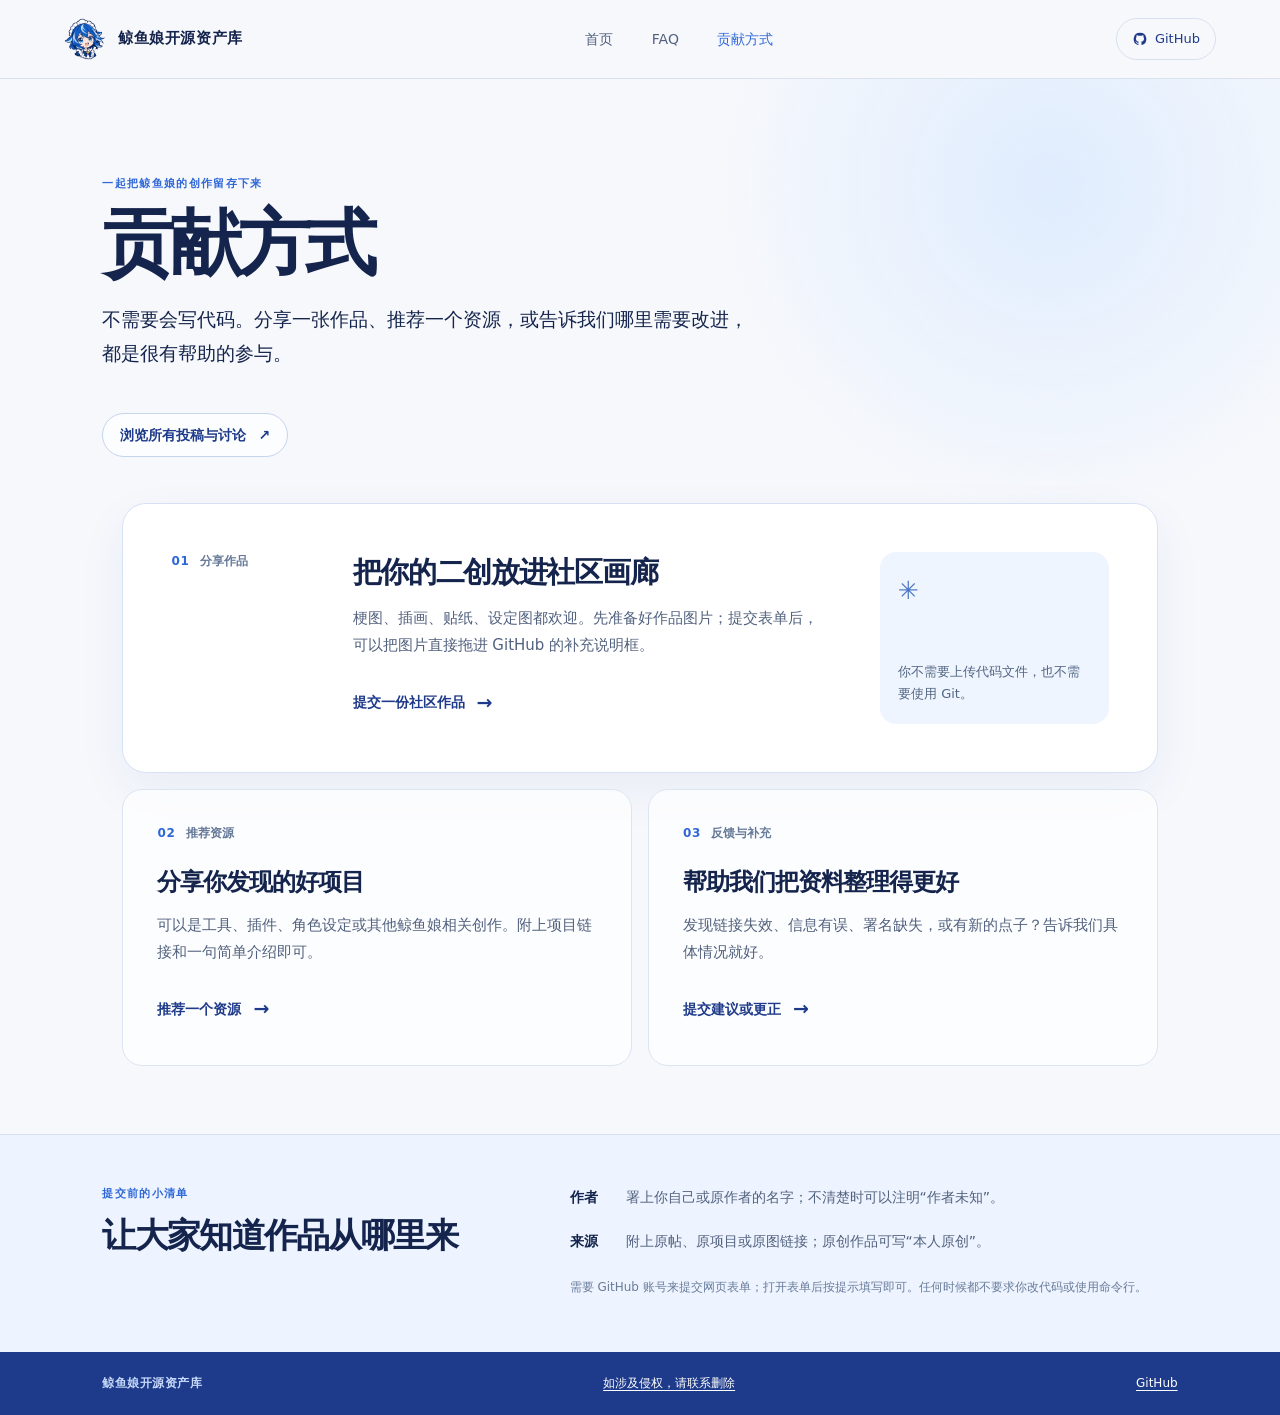
==== commit abed41ab: "Make whale-girl logo more lively" ====
--- a/site/contribute.html
+++ b/site/contribute.html
@@ -5,13 +5,13 @@
     <meta name="viewport" content="width=device-width, initial-scale=1.0" />
     <meta name="description" content="不需要会写代码，也可以为鲸鱼娘社区贡献作品、资源和建议。" />
     <title>贡献方式 · 鲸鱼娘开源资产库</title>
-    <link rel="icon" type="image/png" sizes="256x256" href="./assets/whale-girl-logo.png" />
+    <link rel="icon" type="image/png" sizes="256x256" href="./assets/whale-girl-logo-dynamic.png" />
     <link rel="stylesheet" href="./styles.css?v=logo-1" />
   </head>
   <body class="subpage">
     <div class="site-shell">
       <header class="topbar">
-        <a class="brand" href="./index.html#top" aria-label="回到首页"><span class="brand-mark" aria-hidden="true"><img src="./assets/whale-girl-logo.png" alt="" /></span><span><strong>鲸鱼娘开源资产库</strong></span></a>
+        <a class="brand" href="./index.html#top" aria-label="回到首页"><span class="brand-mark" aria-hidden="true"><img src="./assets/whale-girl-logo-dynamic.png" alt="" /></span><span><strong>鲸鱼娘开源资产库</strong></span></a>
         <nav class="nav" aria-label="主导航"><div class="nav-home"><a href="./index.html#top">首页</a><div class="nav-home-menu" role="menu"><a href="./index.html#prompts" role="menuitem">提示词与参考图</a><a href="./index.html#purpose" role="menuitem">项目宗旨</a><a href="./index.html#links" role="menuitem">友情链接</a><a href="./index.html#gallery" role="menuitem">二创大全</a></div></div><a href="./project.html">FAQ</a><a class="active" href="./contribute.html">贡献方式</a></nav>
         <a class="nav-cta" href="https://github.com/TreapGoGo/deepseek-whale-girl" target="_blank" rel="noreferrer"><svg viewBox="0 0 24 24" aria-hidden="true"><path d="M12 2.5a9.5 9.5 0 0 0-3 18.51c.48.09.66-.21.66-.46v-1.68c-2.69.59-3.26-1.14-3.26-1.14-.44-1.12-1.08-1.42-1.08-1.42-.88-.6.07-.59.07-.59.97.07 1.49.99 1.49.99.86 1.48 2.25 1.05 2.8.8.09-.62.34-1.05.61-1.29-2.15-.24-4.42-1.08-4.42-4.8 0-1.06.38-1.92 1-2.59-.1-.24-.43-1.23.1-2.56 0 0 .81-.26 2.62.99a9.2 9.2 0 0 1 4.77 0c1.81-1.25 2.62-.99 2.62-.99.53 1.33.2 2.32.1 2.56.62.67 1 1.53 1 2.59 0 3.73-2.27 4.56-4.43 4.8.35.3.66.87.66 1.75v2.59c0 .25.17.55.67.46A9.5 9.5 0 0 0 12 2.5Z" /></svg>GitHub</a>
       </header>
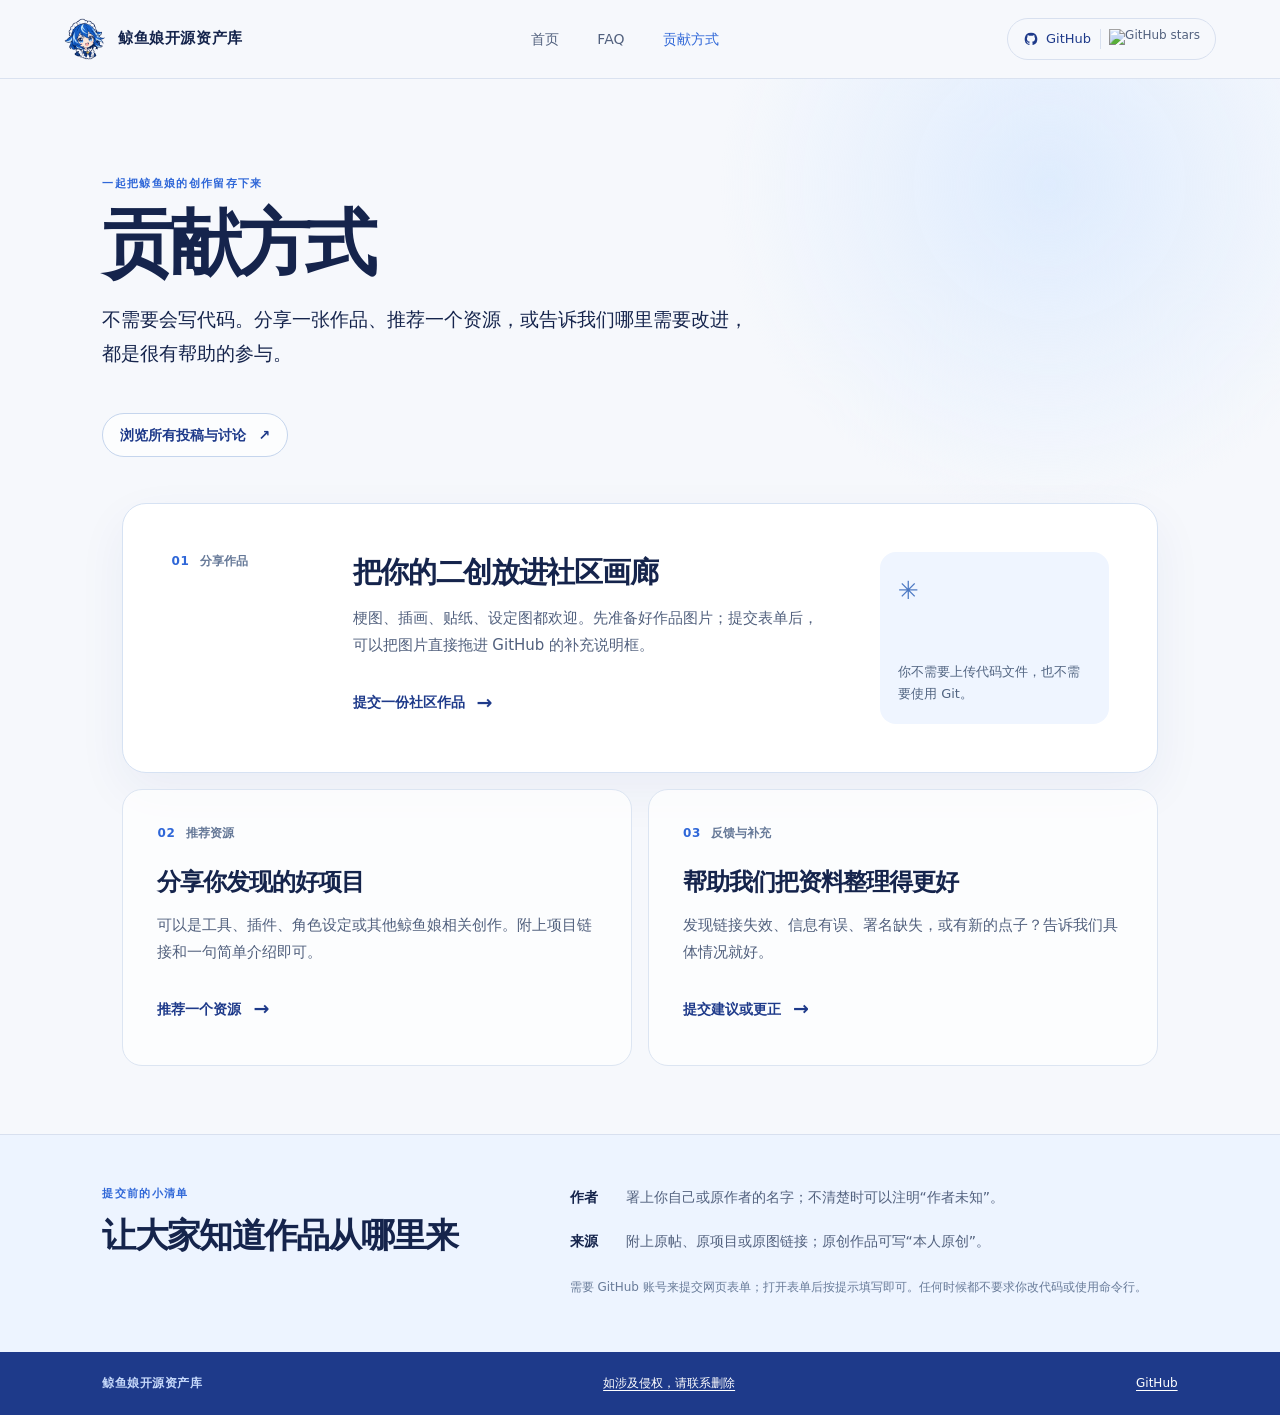
==== commit 35038f68: "Fix star displays and frosted gallery viewer" ====
--- a/site/contribute.html
+++ b/site/contribute.html
@@ -6,14 +6,15 @@
     <meta name="description" content="不需要会写代码，也可以为鲸鱼娘社区贡献作品、资源和建议。" />
     <title>贡献方式 · 鲸鱼娘开源资产库</title>
     <link rel="icon" type="image/png" sizes="256x256" href="./assets/whale-girl-logo-dynamic.png" />
-    <link rel="stylesheet" href="./styles.css?v=logo-1" />
+    <link rel="stylesheet" href="./styles.css?v=logo-2" />
+    <script src="./github-stars.js?v=2" defer></script>
   </head>
   <body class="subpage">
     <div class="site-shell">
       <header class="topbar">
         <a class="brand" href="./index.html#top" aria-label="回到首页"><span class="brand-mark" aria-hidden="true"><img src="./assets/whale-girl-logo-dynamic.png" alt="" /></span><span><strong>鲸鱼娘开源资产库</strong></span></a>
         <nav class="nav" aria-label="主导航"><div class="nav-home"><a href="./index.html#top">首页</a><div class="nav-home-menu" role="menu"><a href="./index.html#prompts" role="menuitem">提示词与参考图</a><a href="./index.html#purpose" role="menuitem">项目宗旨</a><a href="./index.html#links" role="menuitem">友情链接</a><a href="./index.html#gallery" role="menuitem">二创大全</a></div></div><a href="./project.html">FAQ</a><a class="active" href="./contribute.html">贡献方式</a></nav>
-        <a class="nav-cta" href="https://github.com/TreapGoGo/deepseek-whale-girl" target="_blank" rel="noreferrer"><svg viewBox="0 0 24 24" aria-hidden="true"><path d="M12 2.5a9.5 9.5 0 0 0-3 18.51c.48.09.66-.21.66-.46v-1.68c-2.69.59-3.26-1.14-3.26-1.14-.44-1.12-1.08-1.42-1.08-1.42-.88-.6.07-.59.07-.59.97.07 1.49.99 1.49.99.86 1.48 2.25 1.05 2.8.8.09-.62.34-1.05.61-1.29-2.15-.24-4.42-1.08-4.42-4.8 0-1.06.38-1.92 1-2.59-.1-.24-.43-1.23.1-2.56 0 0 .81-.26 2.62.99a9.2 9.2 0 0 1 4.77 0c1.81-1.25 2.62-.99 2.62-.99.53 1.33.2 2.32.1 2.56.62.67 1 1.53 1 2.59 0 3.73-2.27 4.56-4.43 4.8.35.3.66.87.66 1.75v2.59c0 .25.17.55.67.46A9.5 9.5 0 0 0 12 2.5Z" /></svg>GitHub</a>
+        <a class="nav-cta" href="https://github.com/TreapGoGo/deepseek-whale-girl" target="_blank" rel="noreferrer"><svg viewBox="0 0 24 24" aria-hidden="true"><path d="M12 2.5a9.5 9.5 0 0 0-3 18.51c.48.09.66-.21.66-.46v-1.68c-2.69.59-3.26-1.14-3.26-1.14-.44-1.12-1.08-1.42-1.08-1.42-.88-.6.07-.59.07-.59.97.07 1.49.99 1.49.99.86 1.48 2.25 1.05 2.8.8.09-.62.34-1.05.61-1.29-2.15-.24-4.42-1.08-4.42-4.8 0-1.06.38-1.92 1-2.59-.1-.24-.43-1.23.1-2.56 0 0 .81-.26 2.62.99a9.2 9.2 0 0 1 4.77 0c1.81-1.25 2.62-.99 2.62-.99.53 1.33.2 2.32.1 2.56.62.67 1 1.53 1 2.59 0 3.73-2.27 4.56-4.43 4.8.35.3.66.87.66 1.75v2.59c0 .25.17.55.67.46A9.5 9.5 0 0 0 12 2.5Z" /></svg><span>GitHub</span><span class="github-star-count" data-github-star-count hidden aria-label="GitHub Star 数"><svg viewBox="0 0 24 24" aria-hidden="true"><path d="m12 2.8 2.78 5.64 6.22.9-4.5 4.39 1.06 6.2L12 17l-5.56 2.93 1.06-6.2L3 9.34l6.22-.9L12 2.8Z" /></svg><span data-star-count-value></span></span></a>
       </header>
       <main class="page-main contribute-main">
         <section class="page-heading contribute-heading"><p class="section-label">一起把鲸鱼娘的创作留存下来</p><h1>贡献方式</h1><p>不需要会写代码。分享一张作品、推荐一个资源，或告诉我们哪里需要改进，都是很有帮助的参与。</p><a class="contribute-primary" href="https://github.com/TreapGoGo/deepseek-whale-girl/issues" target="_blank" rel="noreferrer">浏览所有投稿与讨论 <span aria-hidden="true">↗</span></a></section>
--- a/site/styles.css
+++ b/site/styles.css
@@ -15,13 +15,13 @@
 }
 
 * { box-sizing: border-box; }
-html { scroll-behavior: smooth; }
+html { scroll-behavior: smooth; scroll-padding-top: 88px; }
 body { margin: 0; background: var(--paper); color: var(--ink); font-family: var(--font-sans); font-size: 16px; line-height: 1.65; }
 a { color: inherit; text-decoration: none; }
 button { font: inherit; }
 img { display: block; max-width: 100%; }
 
-.site-shell { max-width: 1440px; margin: 0 auto; overflow: hidden; background: var(--paper); }
+.site-shell { max-width: 1440px; margin: 0 auto; overflow: clip; background: var(--paper); }
 .topbar { min-height: 76px; padding: 18px clamp(22px, 5vw, 76px); display: flex; align-items: center; justify-content: space-between; gap: 28px; border-bottom: 1px solid rgba(216, 224, 239, .9); background: rgba(246, 248, 252, .92); position: sticky; top: 0; z-index: 10; backdrop-filter: blur(16px); }
 .brand { display: flex; align-items: center; gap: 12px; min-width: max-content; }
 .brand-mark { display: block; width: 42px; height: 42px; flex: none; }
@@ -159,6 +159,9 @@
 .nav-home-menu a:hover, .nav-home-menu a:focus-visible { background: #eef5ff; }
 .nav-cta { display: inline-flex; align-items: center; gap: 7px; }
 .nav-cta svg { width: 16px; height: 16px; fill: currentColor; }
+.nav-cta .github-star-count { display: inline-flex; align-items: center; gap: 4px; margin-left: 2px; padding-left: 8px; border-left: 1px solid var(--line); color: var(--ink-soft); font-size: 12px; font-variant-numeric: tabular-nums; line-height: 1; }
+.nav-cta .github-star-count[hidden] { display: none; }
+.nav-cta .github-star-count img { display: block; width: auto; height: 20px; }
 .hero-intro-row { display: block; margin-bottom: 34px; }
 .hero-intro-row h1 { max-width: none; margin: 0; font-size: clamp(34px, 4.5vw, 58px); letter-spacing: -.06em; }
 .prompt-box { position: relative; flex: 1; min-height: 0; margin-top: 20px; overflow: hidden; }
@@ -244,25 +247,23 @@
 }
 
 body.lightbox-open { overflow: hidden; }
-.gallery-lightbox { width: 100vw; max-width: none; height: 100dvh; max-height: none; margin: 0; padding: 0; border: 0; color: var(--white); background: rgba(8, 18, 43, .96); }
+.gallery-lightbox { width: 100vw; max-width: none; height: 100dvh; max-height: none; margin: 0; padding: 0; border: 0; color: var(--ink); background: transparent; }
 .gallery-lightbox[open] { animation: lightbox-in .22s cubic-bezier(.25, 1, .5, 1); }
-.gallery-lightbox::backdrop { background: rgba(8, 18, 43, .78); backdrop-filter: blur(10px); animation: lightbox-backdrop-in .2s ease-out; }
-.lightbox-frame { display: grid; width: 100%; height: 100%; grid-template-rows: minmax(0, 1fr) auto; padding: clamp(58px, 7vh, 82px) clamp(18px, 5vw, 72px) clamp(18px, 3vh, 30px); }
+.gallery-lightbox::backdrop { background: rgba(226, 236, 252, .54); backdrop-filter: blur(18px) saturate(1.15); animation: lightbox-backdrop-in .2s ease-out; }
+.lightbox-frame { display: grid; width: 100%; height: 100%; grid-template-rows: minmax(0, 1fr) auto; padding: clamp(18px, 3vh, 30px) clamp(18px, 5vw, 72px) clamp(18px, 3vh, 30px); }
 .lightbox-stage { display: grid; min-height: 0; place-items: center; }
-.lightbox-stage img { max-width: 100%; max-height: 100%; object-fit: contain; border-radius: 8px; box-shadow: 0 24px 70px rgba(0, 0, 0, .35); }
-.lightbox-close { position: fixed; top: 20px; right: 22px; display: grid; width: 44px; height: 44px; place-items: center; border: 1px solid rgba(255, 255, 255, .24); border-radius: 12px; color: var(--white); background: rgba(255, 255, 255, .1); cursor: pointer; transition: background .18s ease, transform .18s ease; }
-.lightbox-close:hover, .lightbox-close:focus-visible { background: rgba(255, 255, 255, .2); transform: scale(1.04); }
-.lightbox-close svg, .lightbox-actions svg { width: 18px; height: 18px; fill: none; stroke: currentColor; stroke-width: 1.8; stroke-linecap: round; stroke-linejoin: round; }
+.lightbox-stage img { max-width: 100%; max-height: 100%; object-fit: contain; border-radius: 8px; box-shadow: 0 24px 70px rgba(30, 58, 138, .18); }
+.lightbox-actions svg { width: 18px; height: 18px; fill: none; stroke: currentColor; stroke-width: 1.8; stroke-linecap: round; stroke-linejoin: round; }
 .lightbox-toolbar { display: flex; min-height: 58px; align-items: center; justify-content: space-between; gap: 22px; padding-top: 14px; }
-.lightbox-toolbar > span { overflow: hidden; color: #d8e5fa; font-size: 13px; text-overflow: ellipsis; white-space: nowrap; }
-.lightbox-actions { display: flex; flex: none; gap: 7px; padding: 6px; border: 1px solid rgba(255, 255, 255, .16); border-radius: 15px; background: rgba(255, 255, 255, .1); }
+.lightbox-toolbar > span { overflow: hidden; color: var(--ink-soft); font-size: 13px; text-overflow: ellipsis; white-space: nowrap; }
+.lightbox-actions { display: flex; flex: none; gap: 7px; padding: 6px; border: 1px solid rgba(255, 255, 255, .72); border-radius: 15px; background: rgba(255, 255, 255, .68); box-shadow: 0 8px 24px rgba(30, 58, 138, .1); backdrop-filter: blur(14px); }
 .lightbox-actions button, .lightbox-actions a { display: inline-flex; min-height: 42px; align-items: center; justify-content: center; gap: 7px; padding: 9px 13px; border: 0; border-radius: 10px; cursor: pointer; font-size: 13px; font-weight: 700; }
 .lightbox-actions button { color: var(--blue-deep); background: var(--white); }
-.lightbox-actions a { color: var(--white); background: rgba(255, 255, 255, .1); }
+.lightbox-actions a { color: var(--blue-deep); background: transparent; }
 .lightbox-actions button:hover, .lightbox-actions button:focus-visible { background: #e9f2ff; }
 .lightbox-actions button.copy-error { color: var(--white); background: #9f3341; }
-.lightbox-actions a:hover, .lightbox-actions a:focus-visible { background: rgba(255, 255, 255, .2); }
-.lightbox-close:focus-visible, .lightbox-actions button:focus-visible, .lightbox-actions a:focus-visible { outline: 2px solid #9ec6ff; outline-offset: 2px; }
+.lightbox-actions a:hover, .lightbox-actions a:focus-visible { background: #e9f2ff; }
+.lightbox-actions button:focus-visible, .lightbox-actions a:focus-visible { outline: 2px solid var(--blue); outline-offset: 2px; }
 
 @keyframes lightbox-in { from { opacity: 0; transform: scale(.985); } to { opacity: 1; transform: scale(1); } }
 @keyframes lightbox-backdrop-in { from { opacity: 0; } to { opacity: 1; } }
@@ -374,13 +375,14 @@
   .faq-list { padding: 0 20px 64px; }
   .faq-item summary { grid-template-columns: 30px minmax(0, 1fr) 20px; gap: 10px; padding: 22px 0; }
   .faq-answer { margin: -2px 20px 24px 40px; font-size: 15px; line-height: 1.85; }
-  .lightbox-frame { padding: 66px 12px 14px; }
+  .lightbox-frame { padding: 16px 12px 14px; }
   .lightbox-toolbar > span { display: none; }
   .lightbox-actions { width: 100%; }
   .lightbox-actions button, .lightbox-actions a { flex: 1; }
 }
 
 @media (max-width: 900px) {
+  html { scroll-padding-top: 136px; }
   .topbar { flex-wrap: wrap; }
   .nav { display: flex; order: 3; width: 100%; justify-content: center; }
   .hero { grid-template-columns: 1fr; padding-top: 75px; }
@@ -394,6 +396,7 @@
   .about-seal strong { font-size: 31px; }
 }
 @media (max-width: 560px) {
+  html { scroll-padding-top: 124px; }
   body { font-size: 15px; }
   .topbar { padding: 14px 18px; }
   .brand small { display: none; }
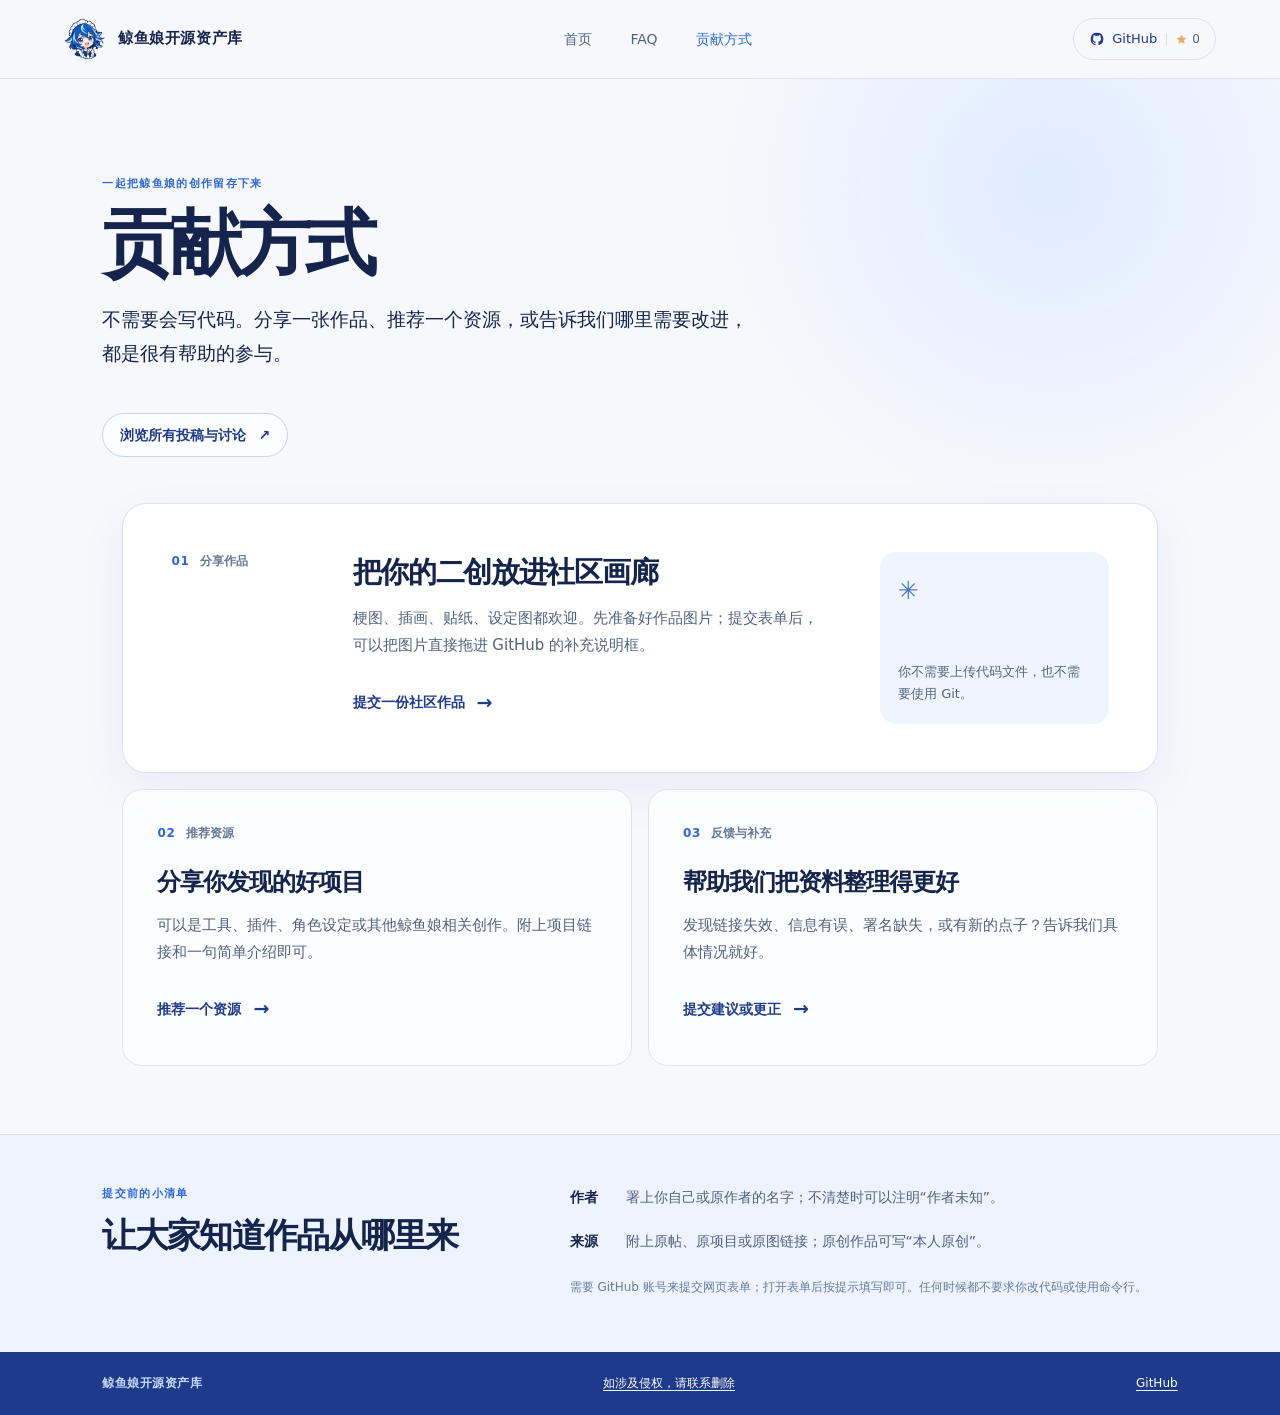
==== commit 748fa9d4: "Replace GitHub stars badge with inline count" ====
--- a/site/contribute.html
+++ b/site/contribute.html
@@ -7,7 +7,7 @@
     <title>贡献方式 · 鲸鱼娘开源资产库</title>
     <link rel="icon" type="image/png" sizes="256x256" href="./assets/whale-girl-logo-dynamic.png" />
     <link rel="stylesheet" href="./styles.css?v=logo-2" />
-    <script src="./github-stars.js?v=2" defer></script>
+    <script src="./github-stars.js?v=3" defer></script>
   </head>
   <body class="subpage">
     <div class="site-shell">
--- a/site/styles.css
+++ b/site/styles.css
@@ -161,7 +161,7 @@
 .nav-cta svg { width: 16px; height: 16px; fill: currentColor; }
 .nav-cta .github-star-count { display: inline-flex; align-items: center; gap: 4px; margin-left: 2px; padding-left: 8px; border-left: 1px solid var(--line); color: var(--ink-soft); font-size: 12px; font-variant-numeric: tabular-nums; line-height: 1; }
 .nav-cta .github-star-count[hidden] { display: none; }
-.nav-cta .github-star-count img { display: block; width: auto; height: 20px; }
+.nav-cta .github-star-count svg { width: 13px; height: 13px; flex: none; color: var(--warm); fill: currentColor; }
 .hero-intro-row { display: block; margin-bottom: 34px; }
 .hero-intro-row h1 { max-width: none; margin: 0; font-size: clamp(34px, 4.5vw, 58px); letter-spacing: -.06em; }
 .prompt-box { position: relative; flex: 1; min-height: 0; margin-top: 20px; overflow: hidden; }
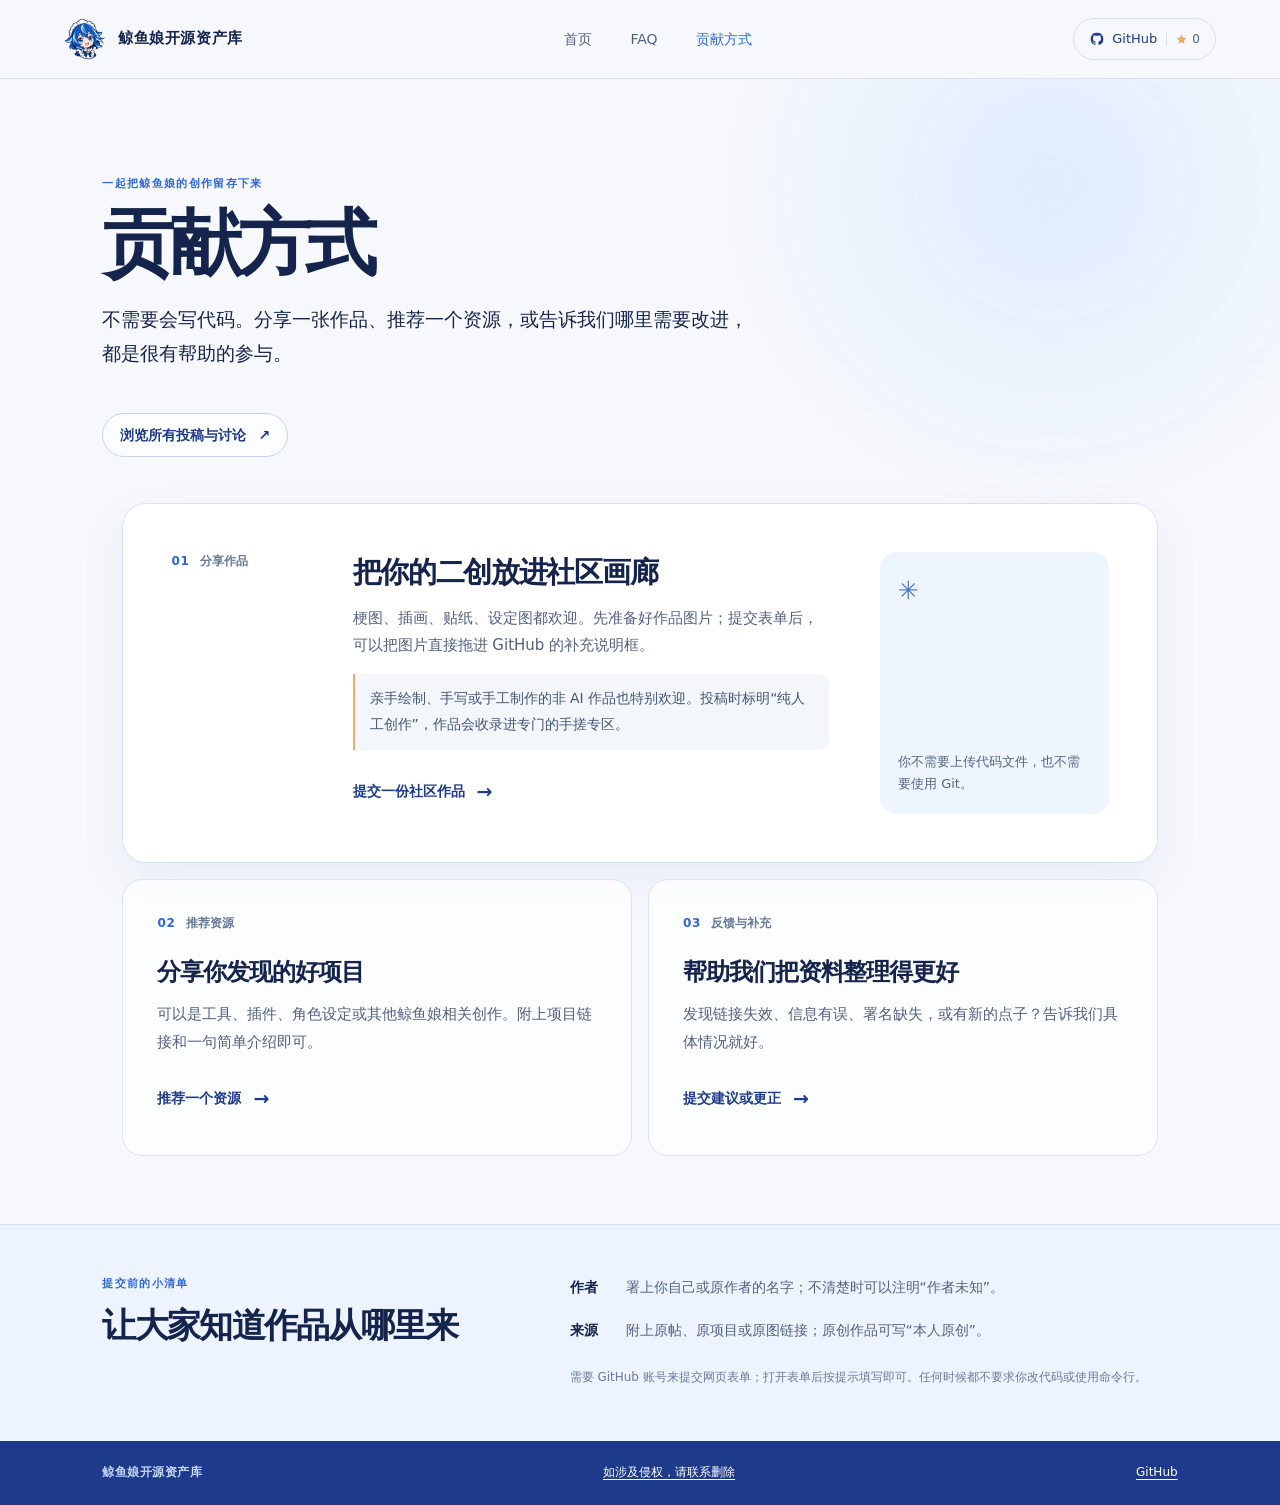
==== commit 4a16d126: "Add handmade artwork gallery mode" ====
--- a/site/contribute.html
+++ b/site/contribute.html
@@ -6,7 +6,7 @@
     <meta name="description" content="不需要会写代码，也可以为鲸鱼娘社区贡献作品、资源和建议。" />
     <title>贡献方式 · 鲸鱼娘开源资产库</title>
     <link rel="icon" type="image/png" sizes="256x256" href="./assets/whale-girl-logo-dynamic.png" />
-    <link rel="stylesheet" href="./styles.css?v=logo-2" />
+    <link rel="stylesheet" href="./styles.css?v=handmade-1" />
     <script src="./github-stars.js?v=3" defer></script>
   </head>
   <body class="subpage">
@@ -21,7 +21,7 @@
         <section class="contribution-paths" aria-label="选择贡献方式">
           <article class="contribution-feature">
             <div class="contribution-number">01 <span>分享作品</span></div>
-            <div class="contribution-content"><h2>把你的二创放进社区画廊</h2><p>梗图、插画、贴纸、设定图都欢迎。先准备好作品图片；提交表单后，可以把图片直接拖进 GitHub 的补充说明框。</p><a class="contribution-link" href="https://github.com/TreapGoGo/deepseek-whale-girl/issues/new?template=community-artwork.yml" target="_blank" rel="noreferrer">提交一份社区作品 <span aria-hidden="true">→</span></a></div>
+            <div class="contribution-content"><h2>把你的二创放进社区画廊</h2><p>梗图、插画、贴纸、设定图都欢迎。先准备好作品图片；提交表单后，可以把图片直接拖进 GitHub 的补充说明框。</p><p class="handmade-contribution-note">亲手绘制、手写或手工制作的非 AI 作品也特别欢迎。投稿时标明“纯人工创作”，作品会收录进专门的手搓专区。</p><a class="contribution-link" href="https://github.com/TreapGoGo/deepseek-whale-girl/issues/new?template=community-artwork.yml" target="_blank" rel="noreferrer">提交一份社区作品 <span aria-hidden="true">→</span></a></div>
             <div class="contribution-aside"><span class="contribution-icon" aria-hidden="true">✳</span><p>你不需要上传代码文件，也不需要使用 Git。</p></div>
           </article>
           <div class="contribution-secondary">
--- a/site/styles.css
+++ b/site/styles.css
@@ -223,13 +223,37 @@
 .gallery-section { padding: 74px clamp(22px, 8vw, 124px) 100px; border-top: 1px solid var(--line); background: #f3f7ff; }
 .gallery-heading { display: flex; justify-content: space-between; align-items: end; gap: 24px; margin-bottom: 28px; }
 .gallery-heading h2 { margin: 0; font-size: clamp(28px, 3vw, 40px); letter-spacing: -.05em; }
-.gallery-heading > span { color: var(--ink-soft); font-size: 13px; }
+.gallery-heading-actions { display: flex; align-items: center; justify-content: flex-end; gap: 15px; }
+.gallery-count { color: var(--ink-soft); font-size: 13px; white-space: nowrap; }
+.handmade-mode-toggle { display: inline-flex; min-height: 44px; align-items: center; justify-content: center; gap: 9px; padding: 9px 15px; border: 1px solid #b8c8df; border-radius: 999px; color: var(--blue-deep); background: rgba(255, 255, 255, .72); cursor: pointer; font-size: 13px; font-weight: 700; transition: color .18s ease, background .18s ease, border-color .18s ease, transform .18s ease; }
+.handmade-mode-toggle svg { width: 17px; height: 17px; flex: none; fill: none; stroke: currentColor; stroke-width: 1.7; stroke-linecap: round; stroke-linejoin: round; }
+.handmade-mode-toggle:hover { border-color: var(--blue); background: var(--white); transform: translateY(-1px); }
+.handmade-mode-toggle[aria-pressed="true"] { border-color: var(--blue-deep); color: var(--white); background: var(--blue-deep); }
+.handmade-mode-toggle:focus-visible { outline: 2px solid var(--blue); outline-offset: 3px; }
 .masonry-gallery { display: grid; gap: 14px; }
 .gallery-row { display: flex; align-items: stretch; gap: 14px; }
 .gallery-tile { position: relative; min-width: 0; flex: none; overflow: hidden; container-type: inline-size; border-radius: 12px; background: var(--white); box-shadow: 0 8px 20px rgba(30, 58, 138, .07); }
-.gallery-tile > a { display: block; width: 100%; height: 100%; cursor: zoom-in; }
+.gallery-tile > a { position: relative; display: block; width: 100%; height: 100%; cursor: zoom-in; }
 .masonry-gallery img { width: 100%; height: 100%; object-fit: cover; transition: transform .25s ease; }
 .gallery-tile:hover img, .gallery-tile:focus-within img { transform: scale(1.025); }
+.gallery-tile.is-handmade { padding: 6px; border: 1px solid #a9bad3; border-radius: 16px; background: #e8eef7; box-shadow: inset 0 0 0 2px rgba(255, 255, 255, .9), 0 10px 24px rgba(30, 58, 138, .12); }
+.gallery-tile.is-handmade > a { overflow: hidden; border-radius: 9px; }
+.gallery-tile.is-handmade img { transition: transform .3s ease; }
+.gallery-author-caption { position: absolute; right: 0; bottom: 0; left: 0; display: flex; min-height: 62px; align-items: end; padding: 27px 15px 12px; color: #fff; background: linear-gradient(180deg, rgba(24, 36, 58, 0), rgba(24, 36, 58, .74)); font-size: 13px; font-weight: 650; letter-spacing: .02em; opacity: 0; transform: translateY(4px); transition: opacity .2s ease, transform .2s ease; pointer-events: none; }
+.gallery-tile.is-handmade:hover .gallery-author-caption, .gallery-tile.is-handmade:focus-within .gallery-author-caption { opacity: 1; transform: translateY(0); }
+.gallery-tile.is-handmade .gallery-actions { top: 12px; bottom: auto; }
+.gallery-row.handmade-row { display: grid; grid-template-columns: repeat(2, minmax(0, 1fr)); align-items: start; gap: clamp(16px, 2.4vw, 30px); }
+.gallery-row.handmade-row .gallery-tile { width: 100%; height: auto; }
+.gallery-row.handmade-row .gallery-tile.is-solo { grid-column: 1 / -1; justify-self: center; max-width: 780px; }
+.gallery-row.handmade-row .gallery-tile > a { height: auto; }
+.gallery-row.handmade-row .gallery-tile img { width: 100%; height: auto; max-height: 78vh; object-fit: contain; background: #f8f9fc; }
+.gallery-row.handmade-row .gallery-tile .gallery-author-caption { min-height: 74px; padding: 34px 18px 15px; font-size: 14px; }
+.masonry-gallery.is-handmade-mode { gap: clamp(22px, 3.2vw, 42px); }
+.masonry-gallery.is-handmade-mode .gallery-row { gap: clamp(16px, 2.4vw, 30px); }
+.masonry-gallery.is-handmade-mode .gallery-tile.is-handmade { padding: 8px; border-radius: 20px; }
+.masonry-gallery.is-handmade-mode .gallery-tile.is-handmade > a { border-radius: 11px; }
+.masonry-gallery.is-handmade-mode .gallery-tile.is-handmade .gallery-actions { top: 16px; right: 16px; }
+.masonry-gallery.is-handmade-mode .gallery-tile.is-handmade .gallery-actions span { display: inline; }
 .gallery-actions { position: absolute; right: 8px; bottom: 8px; display: flex; gap: 5px; padding: 5px; border: 1px solid rgba(30, 58, 138, .16); border-radius: 14px; background: rgba(255, 255, 255, .94); box-shadow: 0 10px 24px rgba(13, 35, 88, .2); opacity: 0; pointer-events: none; transform: translateY(7px); backdrop-filter: blur(10px); transition: opacity .18s ease, transform .22s cubic-bezier(.25, 1, .5, 1); }
 .gallery-actions button, .gallery-actions a { display: inline-flex; min-height: 40px; align-items: center; justify-content: center; gap: 6px; padding: 8px 10px; border: 0; border-radius: 9px; cursor: pointer; font-size: 12px; font-weight: 700; white-space: nowrap; }
 .gallery-actions button { color: var(--white); background: var(--blue-deep); }
@@ -240,6 +264,16 @@
 .gallery-actions button.copy-error { background: #9f3341; }
 .gallery-actions a:hover, .gallery-actions a:focus-visible { color: var(--blue); background: #edf4ff; }
 .gallery-actions button:focus-visible, .gallery-actions a:focus-visible { outline: 2px solid var(--blue); outline-offset: 2px; }
+
+@media (max-width: 700px) {
+  .gallery-row.handmade-row { grid-template-columns: minmax(0, 1fr); }
+  .gallery-row.handmade-row .gallery-tile.is-solo { grid-column: auto; max-width: none; }
+}
+
+@media (hover: none) {
+  .masonry-gallery.is-handmade-mode .gallery-author-caption { opacity: 1; transform: none; }
+  .masonry-gallery.is-handmade-mode .gallery-tile.is-handmade .gallery-actions { opacity: 1; pointer-events: auto; transform: none; }
+}
 
 @container (max-width: 170px) {
   .gallery-actions button, .gallery-actions a { width: 38px; padding: 8px; }
@@ -307,6 +341,7 @@
 .contribution-number span { color: #667998; font-weight: 600; letter-spacing: 0; }
 .contribution-content h2, .contribution-card h2 { margin: 0 0 12px; color: var(--ink); font-size: clamp(22px, 2.5vw, 29px); letter-spacing: -.045em; line-height: 1.4; }
 .contribution-content p, .contribution-card p { margin: 0; color: var(--ink-soft); font-size: 15px; line-height: 1.85; }
+.contribution-content .handmade-contribution-note { margin-top: 14px; padding: 12px 15px; border-left: 2px solid var(--warm); border-radius: 0 10px 10px 0; color: #425675; background: #f3f6fb; font-size: 14px; }
 .contribution-link { display: inline-flex; min-height: 44px; align-items: center; gap: 12px; margin-top: 20px; color: var(--blue-deep); font-size: 14px; font-weight: 700; }
 .contribution-link:hover { color: var(--blue); }
 .contribution-link span { font-size: 19px; transition: transform .18s ease; }
@@ -365,6 +400,13 @@
   .resource-card + .resource-card { border-top: 1px solid #edf1f7; }
   .resource-category { margin-left: 16px; }
   .masonry-gallery, .gallery-row { gap: 10px; }
+  .gallery-heading { align-items: stretch; flex-direction: column; gap: 16px; }
+  .gallery-heading-actions { align-items: center; justify-content: space-between; gap: 10px; }
+  .gallery-count { font-size: 12px; }
+  .handmade-mode-toggle { min-height: 42px; gap: 7px; padding: 8px 12px; font-size: 12px; }
+  .gallery-row.handmade-row, .masonry-gallery.is-handmade-mode .gallery-row { gap: 12px; }
+  .masonry-gallery.is-handmade-mode .gallery-tile.is-handmade { padding: 6px; border-radius: 16px; }
+  .masonry-gallery.is-handmade-mode .gallery-tile.is-handmade .gallery-author-caption { min-height: 62px; padding: 27px 14px 12px; font-size: 13px; }
   .contribution-grid { grid-template-columns: 1fr; }
   .contribute-heading { padding-top: 54px; padding-bottom: 36px; }
   .contribution-paths { padding-bottom: 44px; }
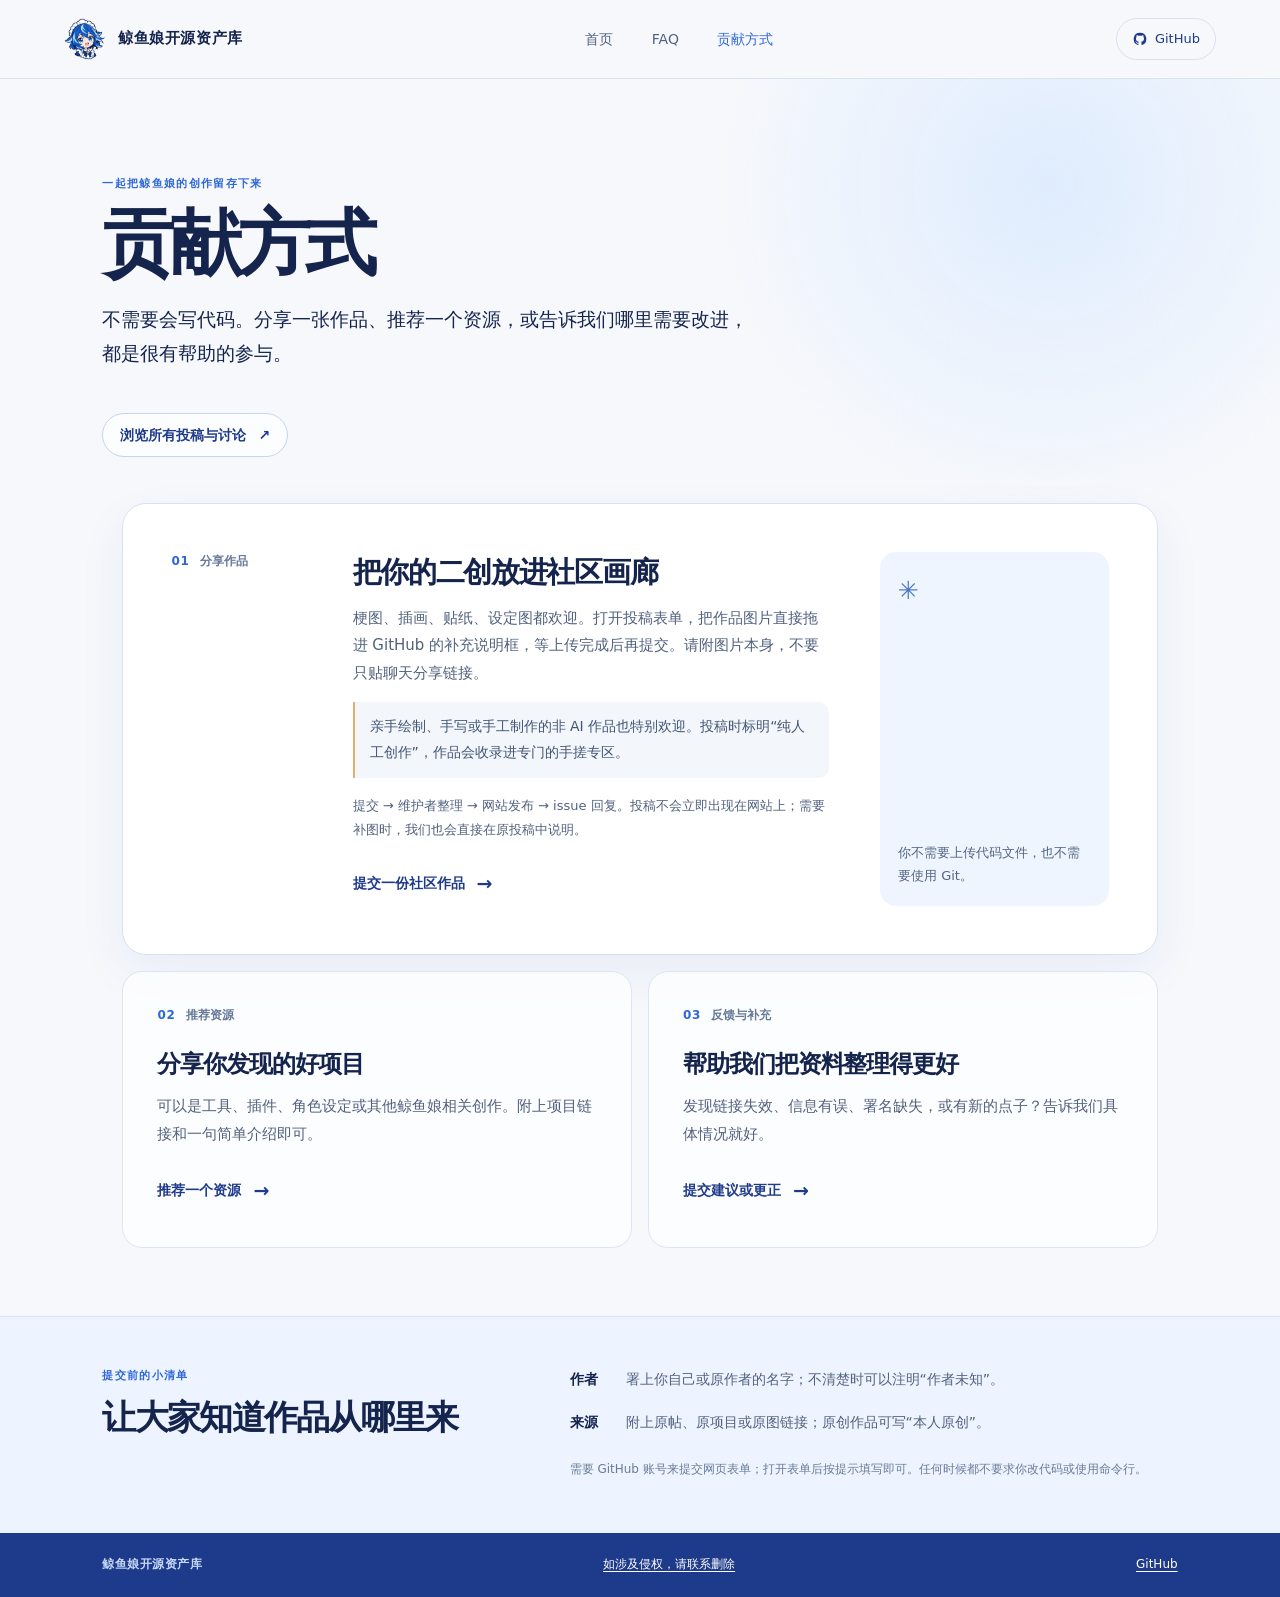
==== commit 99fdf6e4: "Curate-community-submissions-and-complete-issue-triage" ====
--- a/site/contribute.html
+++ b/site/contribute.html
@@ -6,8 +6,8 @@
     <meta name="description" content="不需要会写代码，也可以为鲸鱼娘社区贡献作品、资源和建议。" />
     <title>贡献方式 · 鲸鱼娘开源资产库</title>
     <link rel="icon" type="image/png" sizes="256x256" href="./assets/whale-girl-logo-dynamic.png" />
-    <link rel="stylesheet" href="./styles.css?v=handmade-1" />
-    <script src="./github-stars.js?v=3" defer></script>
+    <link rel="stylesheet" href="./styles.css?v=community-2" />
+    <script src="./github-stars.js?v=4" defer></script>
   </head>
   <body class="subpage">
     <div class="site-shell">
@@ -21,7 +21,7 @@
         <section class="contribution-paths" aria-label="选择贡献方式">
           <article class="contribution-feature">
             <div class="contribution-number">01 <span>分享作品</span></div>
-            <div class="contribution-content"><h2>把你的二创放进社区画廊</h2><p>梗图、插画、贴纸、设定图都欢迎。先准备好作品图片；提交表单后，可以把图片直接拖进 GitHub 的补充说明框。</p><p class="handmade-contribution-note">亲手绘制、手写或手工制作的非 AI 作品也特别欢迎。投稿时标明“纯人工创作”，作品会收录进专门的手搓专区。</p><a class="contribution-link" href="https://github.com/TreapGoGo/deepseek-whale-girl/issues/new?template=community-artwork.yml" target="_blank" rel="noreferrer">提交一份社区作品 <span aria-hidden="true">→</span></a></div>
+            <div class="contribution-content"><h2>把你的二创放进社区画廊</h2><p>梗图、插画、贴纸、设定图都欢迎。打开投稿表单，把作品图片直接拖进 GitHub 的补充说明框，等上传完成后再提交。请附图片本身，不要只贴聊天分享链接。</p><p class="handmade-contribution-note">亲手绘制、手写或手工制作的非 AI 作品也特别欢迎。投稿时标明“纯人工创作”，作品会收录进专门的手搓专区。</p><p class="submission-process">提交 → 维护者整理 → 网站发布 → issue 回复。投稿不会立即出现在网站上；需要补图时，我们也会直接在原投稿中说明。</p><a class="contribution-link" href="https://github.com/TreapGoGo/deepseek-whale-girl/issues/new?template=community-artwork.yml" target="_blank" rel="noreferrer">提交一份社区作品 <span aria-hidden="true">→</span></a></div>
             <div class="contribution-aside"><span class="contribution-icon" aria-hidden="true">✳</span><p>你不需要上传代码文件，也不需要使用 Git。</p></div>
           </article>
           <div class="contribution-secondary">
--- a/site/styles.css
+++ b/site/styles.css
@@ -240,7 +240,7 @@
 .gallery-tile.is-handmade > a { overflow: hidden; border-radius: 9px; }
 .gallery-tile.is-handmade img { transition: transform .3s ease; }
 .gallery-author-caption { position: absolute; right: 0; bottom: 0; left: 0; display: flex; min-height: 62px; align-items: end; padding: 27px 15px 12px; color: #fff; background: linear-gradient(180deg, rgba(24, 36, 58, 0), rgba(24, 36, 58, .74)); font-size: 13px; font-weight: 650; letter-spacing: .02em; opacity: 0; transform: translateY(4px); transition: opacity .2s ease, transform .2s ease; pointer-events: none; }
-.gallery-tile.is-handmade:hover .gallery-author-caption, .gallery-tile.is-handmade:focus-within .gallery-author-caption { opacity: 1; transform: translateY(0); }
+.gallery-tile:hover .gallery-author-caption, .gallery-tile:focus-within .gallery-author-caption { opacity: 1; transform: translateY(0); }
 .gallery-tile.is-handmade .gallery-actions { top: 12px; bottom: auto; }
 .gallery-row.handmade-row { display: grid; grid-template-columns: repeat(2, minmax(0, 1fr)); align-items: start; gap: clamp(16px, 2.4vw, 30px); }
 .gallery-row.handmade-row .gallery-tile { width: 100%; height: auto; }
@@ -281,6 +281,40 @@
 }
 
 body.lightbox-open { overflow: hidden; }
+.gallery-intro { max-width: 640px; margin: -12px 0 26px; color: var(--ink-soft); font-size: 14px; }
+.gallery-tile { scroll-margin-top: 150px; }
+.gallery-tile .gallery-actions { top: 8px; bottom: auto; }
+.gallery-author-caption { overflow-wrap: anywhere; font-size: 12px; }
+.gallery-load-error { position: absolute; inset: 0; display: grid; place-items: center; padding: 18px; background: #edf2fa; color: var(--ink-soft); font-size: 13px; text-align: center; }
+.lightbox-source[hidden] { display: none; }
+.lightbox-toolbar { min-width: 0; }
+.lightbox-toolbar > span { min-width: 0; }
+.lightbox-actions { flex-wrap: wrap; }
+.contribution-content .submission-process { margin-top: 16px; color: var(--ink-soft); font-size: 13px; }
+.workflow-content { max-width: 1240px; margin: auto; padding: 0 clamp(22px, 8vw, 124px) 80px; }
+.workflow-section { padding: 34px 0; border-bottom: 1px solid var(--line); }
+.workflow-section h2 { margin-bottom: 16px; font-size: clamp(23px, 3vw, 32px); }
+.workflow-section p, .workflow-section li { color: var(--ink-soft); overflow-wrap: anywhere; }
+.workflow-section a { color: var(--blue-deep); text-decoration: underline; text-underline-offset: 4px; }
+.workflow-downloads { display: grid; grid-template-columns: repeat(2, minmax(0, 1fr)); gap: 18px; }
+.workflow-downloads article { padding: 24px; border: 1px solid var(--line); border-radius: 18px; background: #eff5ff; }
+.workflow-downloads article > div { display: flex; flex-wrap: wrap; gap: 12px; }
+.workflow-downloads a { display: inline-flex; min-height: 44px; align-items: center; }
+.workflow-table-wrap { overflow-x: auto; }
+.workflow-section table { width: 100%; text-align: left; border-collapse: collapse; font-size: 14px; }
+.workflow-section th, .workflow-section td { padding: 12px 10px; border-bottom: 1px solid var(--line); }
+.workflow-previews { display: grid; grid-template-columns: repeat(5, minmax(0, 1fr)); gap: 12px; }
+.workflow-previews img { width: 100%; height: auto; border-radius: 12px; }
+.workflow-previews span { display: block; padding-top: 10px; font-size: 12px; }
+@media (max-width: 600px) {
+  .workflow-downloads { grid-template-columns: 1fr; }
+  .workflow-previews { grid-template-columns: repeat(2, minmax(0, 1fr)); }
+  .workflow-section table { font-size: 12px; }
+}
+button:disabled { cursor: wait; opacity: .65; }
+@media (hover: none) {
+  .gallery-actions { opacity: 1; pointer-events: auto; transform: none; }
+}
 .gallery-lightbox { width: 100vw; max-width: none; height: 100dvh; max-height: none; margin: 0; padding: 0; border: 0; color: var(--ink); background: transparent; }
 .gallery-lightbox[open] { animation: lightbox-in .22s cubic-bezier(.25, 1, .5, 1); }
 .gallery-lightbox::backdrop { background: rgba(226, 236, 252, .54); backdrop-filter: blur(18px) saturate(1.15); animation: lightbox-backdrop-in .2s ease-out; }
